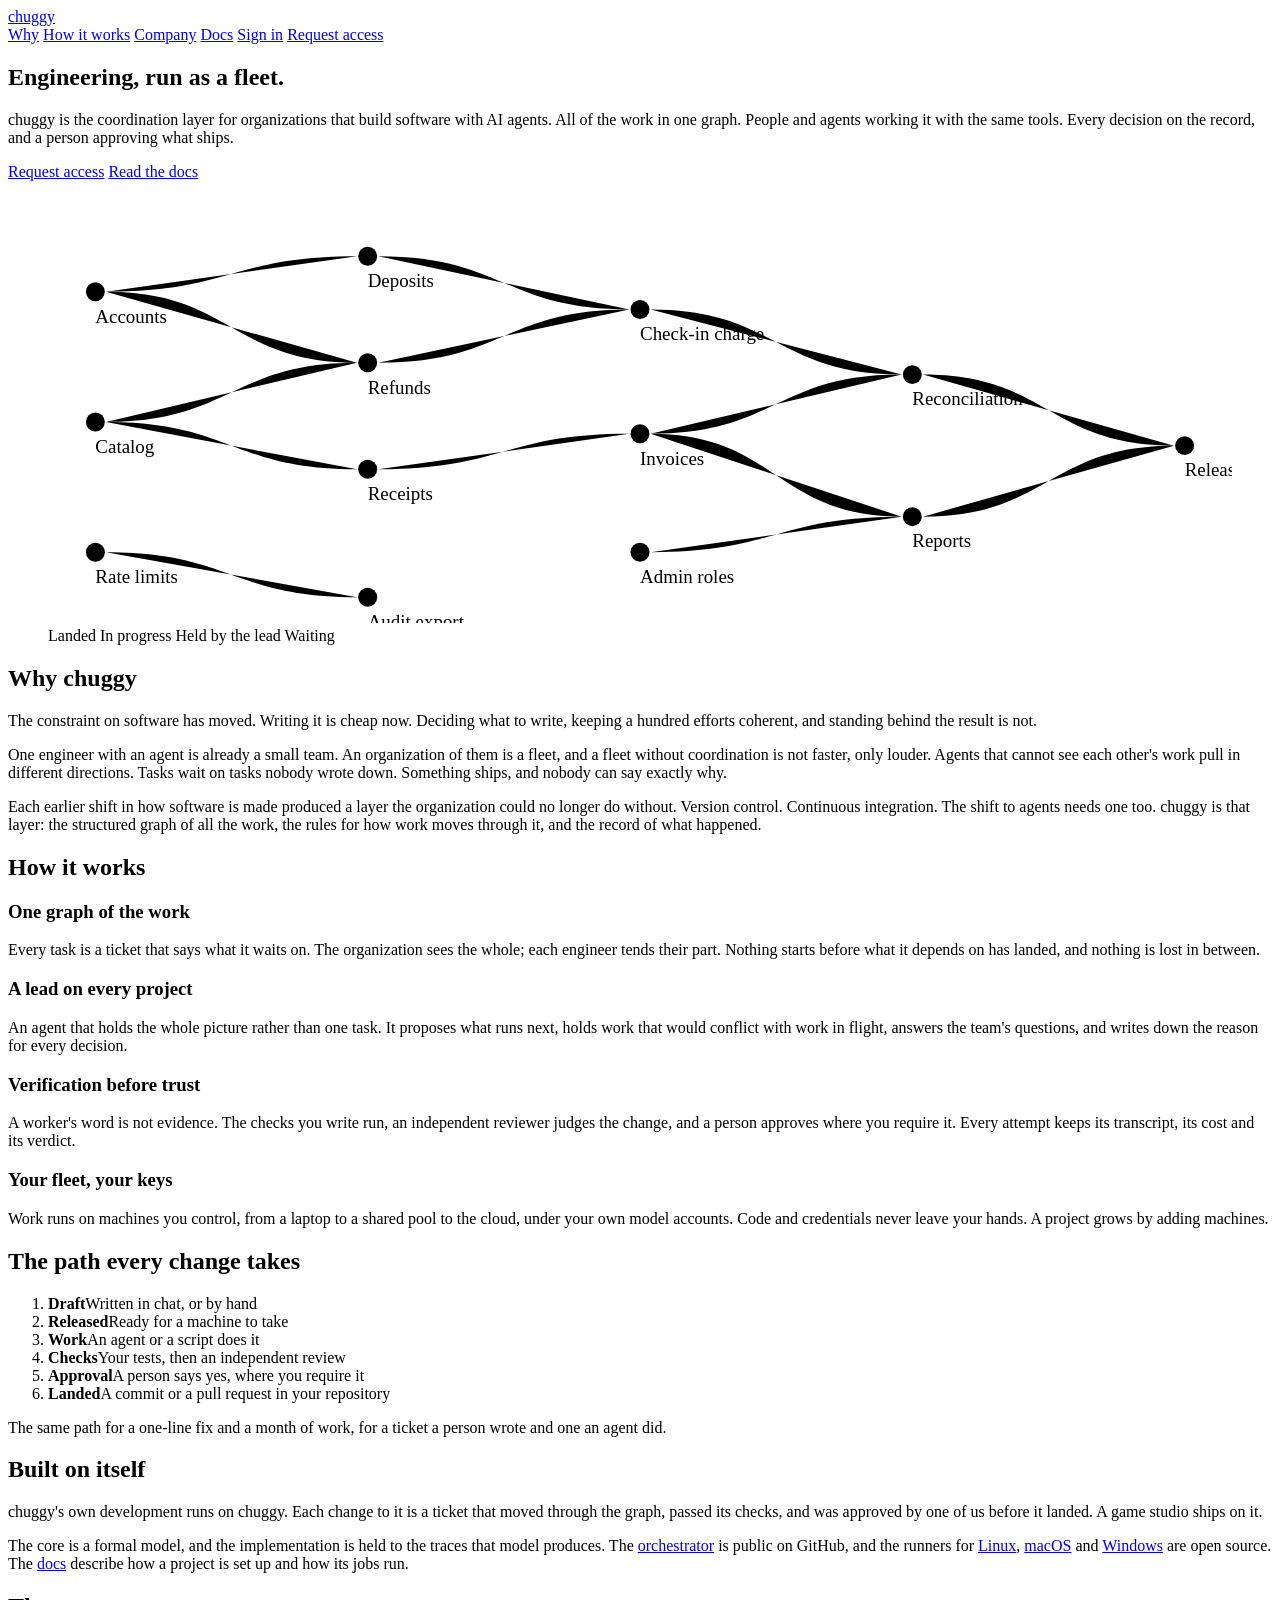
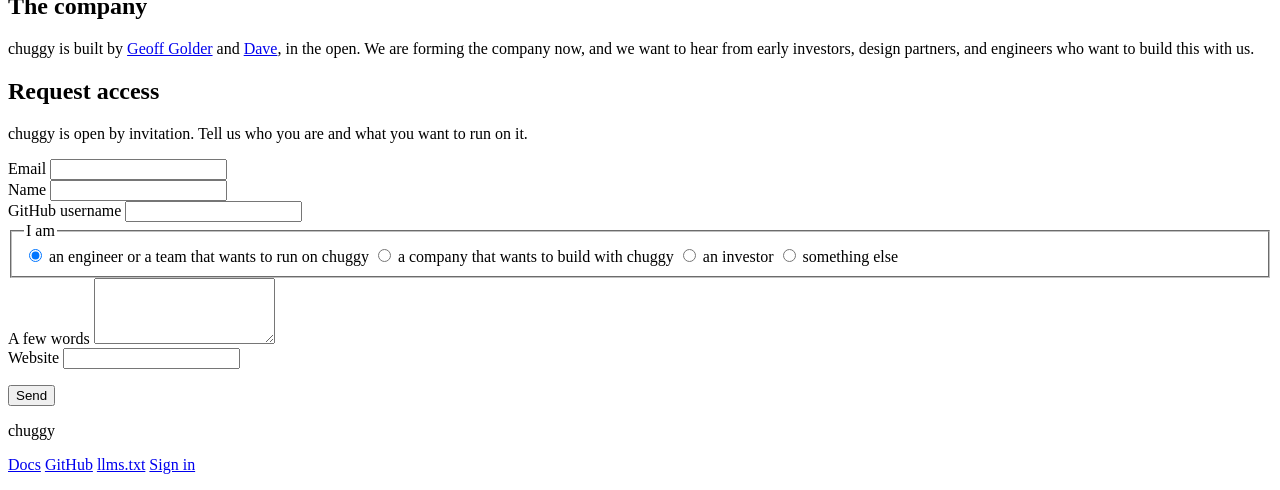
==== site/index.html @ a36b84cc "The page, rethought: the thesis, and the graph of a project's work Newsreader for what is said and I" ====
<!doctype html>
<html lang="en">
<head>
<meta charset="utf-8">
<meta name="viewport" content="width=device-width, initial-scale=1">
<title>chuggy</title>
<meta name="description" content="chuggy is the coordination layer for organizations that build software with AI agents. All of the work in one graph, people and agents working it together, every decision on the record, and a person approving what ships.">
<meta property="og:title" content="chuggy">
<meta property="og:description" content="Engineering, run as a fleet.">
<meta property="og:url" content="https://chug.gy/">
<meta property="og:type" content="website">
<link rel="icon" href="/favicon.svg" type="image/svg+xml">
<link rel="stylesheet" href="/site.css?v={{.StylesKey}}">
<script src="/site.js" defer></script>
</head>
<body>

<header class="top">
  <a class="brand" href="/">chuggy</a>
  <nav class="top-nav" aria-label="Site">
    <a href="#why">Why</a>
    <a href="#how">How it works</a>
    <a href="#company">Company</a>
    <a href="/docs">Docs</a>
    <a href="/sign-in">Sign in</a>
    <a class="button button-small" href="#access">Request access</a>
  </nav>
</header>

<main>

<section class="hero">
  <div class="hero-text">
    <h1>Engineering, run as a fleet.</h1>
    <div class="hero-aside">
      <p class="lead">chuggy is the coordination layer for organizations that build software with AI agents. All of the work in one graph. People and agents working it with the same tools. Every decision on the record, and a person approving what ships.</p>
      <p class="actions">
        <a class="button" href="#access">Request access</a>
        <a class="link-arrowless" href="/docs">Read the docs</a>
      </p>
    </div>
  </div>
  <figure class="graph">
    <svg class="graph-svg" viewBox="0 0 1000 360" role="img" aria-labelledby="graph-title graph-desc">
<title id="graph-title">A project's work graph</title>
<desc id="graph-desc">Thirteen tickets arranged left to right by what they wait on. Six have landed, three are being worked, one is held by the lead, and the rest wait on the ones before them.</desc>
<g class="graph-edges">
<path class="edge edge-done" d="M49,80 C155.0,80 155.0,50 261,50"/>
<path class="edge edge-done" d="M49,80 C155.0,80 155.0,140 261,140"/>
<path class="edge edge-done" d="M49,190 C155.0,190 155.0,140 261,140"/>
<path class="edge edge-done" d="M49,190 C155.0,190 155.0,230 261,230"/>
<path class="edge edge-done" d="M49,300 C155.0,300 155.0,338 261,338"/>
<path class="edge edge-done" d="M279,50 C385.0,50 385.0,95 491,95"/>
<path class="edge" d="M279,140 C385.0,140 385.0,95 491,95"/>
<path class="edge edge-done" d="M279,230 C385.0,230 385.0,200 491,200"/>
<path class="edge edge-done" d="M49,300 C270.0,300 270.0,300 491,300"/>
<path class="edge" d="M509,95 C615.0,95 615.0,150 721,150"/>
<path class="edge" d="M509,200 C615.0,200 615.0,150 721,150"/>
<path class="edge" d="M509,200 C615.0,200 615.0,270 721,270"/>
<path class="edge" d="M509,300 C615.0,300 615.0,270 721,270"/>
<path class="edge" d="M739,150 C845.0,150 845.0,210 951,210"/>
<path class="edge" d="M739,270 C845.0,270 845.0,210 951,210"/>
</g><g class="graph-nodes">
<g class="node node-landed" transform="translate(40,80)"><circle r="8"/><text x="0" y="26">Accounts</text></g>
<g class="node node-landed" transform="translate(40,190)"><circle r="8"/><text x="0" y="26">Catalog</text></g>
<g class="node node-landed" transform="translate(40,300)"><circle r="8"/><text x="0" y="26">Rate limits</text></g>
<g class="node node-landed" transform="translate(270,50)"><circle r="8"/><text x="0" y="26">Deposits</text></g>
<g class="node node-working" transform="translate(270,140)"><circle r="8"/><text x="0" y="26">Refunds</text></g>
<g class="node node-landed" transform="translate(270,230)"><circle r="8"/><text x="0" y="26">Receipts</text></g>
<g class="node node-waiting" transform="translate(270,338)"><circle r="8"/><text x="0" y="26">Audit export</text></g>
<g class="node node-held" transform="translate(500,95)"><circle r="8"/><text x="0" y="26">Check-in charge</text></g>
<g class="node node-working" transform="translate(500,200)"><circle r="8"/><text x="0" y="26">Invoices</text></g>
<g class="node node-working" transform="translate(500,300)"><circle r="8"/><text x="0" y="26">Admin roles</text></g>
<g class="node node-waiting" transform="translate(730,150)"><circle r="8"/><text x="0" y="26">Reconciliation</text></g>
<g class="node node-waiting" transform="translate(730,270)"><circle r="8"/><text x="0" y="26">Reports</text></g>
<g class="node node-waiting" transform="translate(960,210)"><circle r="8"/><text x="0" y="26">Release 1.4</text></g>
</g></svg>
    <figcaption>
      <span class="key key-landed">Landed</span>
      <span class="key key-working">In progress</span>
      <span class="key key-held">Held by the lead</span>
      <span class="key key-waiting">Waiting</span>
    </figcaption>
  </figure>
</section>

<section class="why" id="why" aria-labelledby="why-h">
  <h2 id="why-h" class="visually-hidden">Why chuggy</h2>
  <p class="thesis">The constraint on software has moved. Writing it is cheap now. Deciding what to write, keeping a hundred efforts coherent, and standing behind the result is not.</p>
  <div class="why-body">
    <p>One engineer with an agent is already a small team. An organization of them is a fleet, and a fleet without coordination is not faster, only louder. Agents that cannot see each other's work pull in different directions. Tasks wait on tasks nobody wrote down. Something ships, and nobody can say exactly why.</p>
    <p>Each earlier shift in how software is made produced a layer the organization could no longer do without. Version control. Continuous integration. The shift to agents needs one too. chuggy is that layer: the structured graph of all the work, the rules for how work moves through it, and the record of what happened.</p>
  </div>
</section>

<section class="how" id="how" aria-labelledby="how-h">
  <h2 id="how-h">How it works</h2>
  <div class="pillars">
    <div class="pillar">
      <h3>One graph of the work</h3>
      <p>Every task is a ticket that says what it waits on. The organization sees the whole; each engineer tends their part. Nothing starts before what it depends on has landed, and nothing is lost in between.</p>
    </div>
    <div class="pillar">
      <h3>A lead on every project</h3>
      <p>An agent that holds the whole picture rather than one task. It proposes what runs next, holds work that would conflict with work in flight, answers the team's questions, and writes down the reason for every decision.</p>
    </div>
    <div class="pillar">
      <h3>Verification before trust</h3>
      <p>A worker's word is not evidence. The checks you write run, an independent reviewer judges the change, and a person approves where you require it. Every attempt keeps its transcript, its cost and its verdict.</p>
    </div>
    <div class="pillar">
      <h3>Your fleet, your keys</h3>
      <p>Work runs on machines you control, from a laptop to a shared pool to the cloud, under your own model accounts. Code and credentials never leave your hands. A project grows by adding machines.</p>
    </div>
  </div>
</section>

<section class="path" aria-labelledby="path-h">
  <h2 id="path-h">The path every change takes</h2>
  <ol class="stations">
    <li><b>Draft</b><span>Written in chat, or by hand</span></li>
    <li><b>Released</b><span>Ready for a machine to take</span></li>
    <li><b>Work</b><span>An agent or a script does it</span></li>
    <li><b>Checks</b><span>Your tests, then an independent review</span></li>
    <li><b>Approval</b><span>A person says yes, where you require it</span></li>
    <li><b>Landed</b><span>A commit or a pull request in your repository</span></li>
  </ol>
  <p class="path-note">The same path for a one-line fix and a month of work, for a ticket a person wrote and one an agent did.</p>
</section>

<section class="proof" aria-labelledby="proof-h">
  <h2 id="proof-h">Built on itself</h2>
  <div class="proof-body">
    <p>chuggy's own development runs on chuggy. Each change to it is a ticket that moved through the graph, passed its checks, and was approved by one of us before it landed. A game studio ships on it.</p>
    <p>The core is a formal model, and the implementation is held to the traces that model produces. The <a href="https://github.com/kasofsk/chuggy">orchestrator</a> is public on GitHub, and the runners for <a href="https://github.com/kasofsk/chuggy-linux">Linux</a>, <a href="https://github.com/kasofsk/chuggy-darwin">macOS</a> and <a href="https://github.com/kasofsk/chuggy-windows">Windows</a> are open source. The <a href="/docs">docs</a> describe how a project is set up and how its jobs run.</p>
  </div>
</section>

<section class="company" id="company" aria-labelledby="company-h">
  <h2 id="company-h">The company</h2>
  <div class="company-body">
    <p>chuggy is built by <a href="https://www.linkedin.com/in/geoffgolder/">Geoff Golder</a> and <a href="https://github.com/davemo88">Dave</a>, in the open. We are forming the company now, and we want to hear from early investors, design partners, and engineers who want to build this with us.</p>
  </div>
</section>

<section class="access" id="access" aria-labelledby="access-h">
  <div class="access-intro">
    <h2 id="access-h">Request access</h2>
    <p>chuggy is open by invitation. Tell us who you are and what you want to run on it.</p>
  </div>
  <form class="request-form" method="post" action="/request-access" novalidate>
    <div class="field">
      <label for="email">Email</label>
      <input id="email" name="email" type="email" autocomplete="email" required maxlength="254">
    </div>
    <div class="field-row">
      <div class="field">
        <label for="name">Name</label>
        <input id="name" name="name" type="text" autocomplete="name" maxlength="200">
      </div>
      <div class="field">
        <label for="github">GitHub username</label>
        <input id="github" name="github" type="text" autocomplete="off" autocapitalize="off" spellcheck="false" maxlength="40">
      </div>
    </div>
    <fieldset class="field">
      <legend>I am</legend>
      <div class="choices">
        <label><input type="radio" name="interest" value="use" checked> an engineer or a team that wants to run on chuggy</label>
        <label><input type="radio" name="interest" value="partner"> a company that wants to build with chuggy</label>
        <label><input type="radio" name="interest" value="invest"> an investor</label>
        <label><input type="radio" name="interest" value="other"> something else</label>
      </div>
    </fieldset>
    <div class="field">
      <label for="about">A few words</label>
      <textarea id="about" name="about" rows="4" maxlength="2000"></textarea>
    </div>
    <div class="field-hp" aria-hidden="true">
      <label for="website">Website</label>
      <input id="website" name="website" type="text" tabindex="-1" autocomplete="off">
    </div>
    <p class="form-actions">
      <button class="button" type="submit">Send</button>
      <span class="form-status" role="status" aria-live="polite"></span>
    </p>
  </form>
</section>

</main>

<footer class="foot">
  <div class="foot-inner">
    <p class="foot-brand">chuggy</p>
    <p class="foot-links">
      <a href="/docs">Docs</a>
      <a href="https://github.com/kasofsk">GitHub</a>
      <a href="/llms.txt">llms.txt</a>
      <a href="/sign-in">Sign in</a>
    </p>
  </div>
</footer>

</body>
</html>
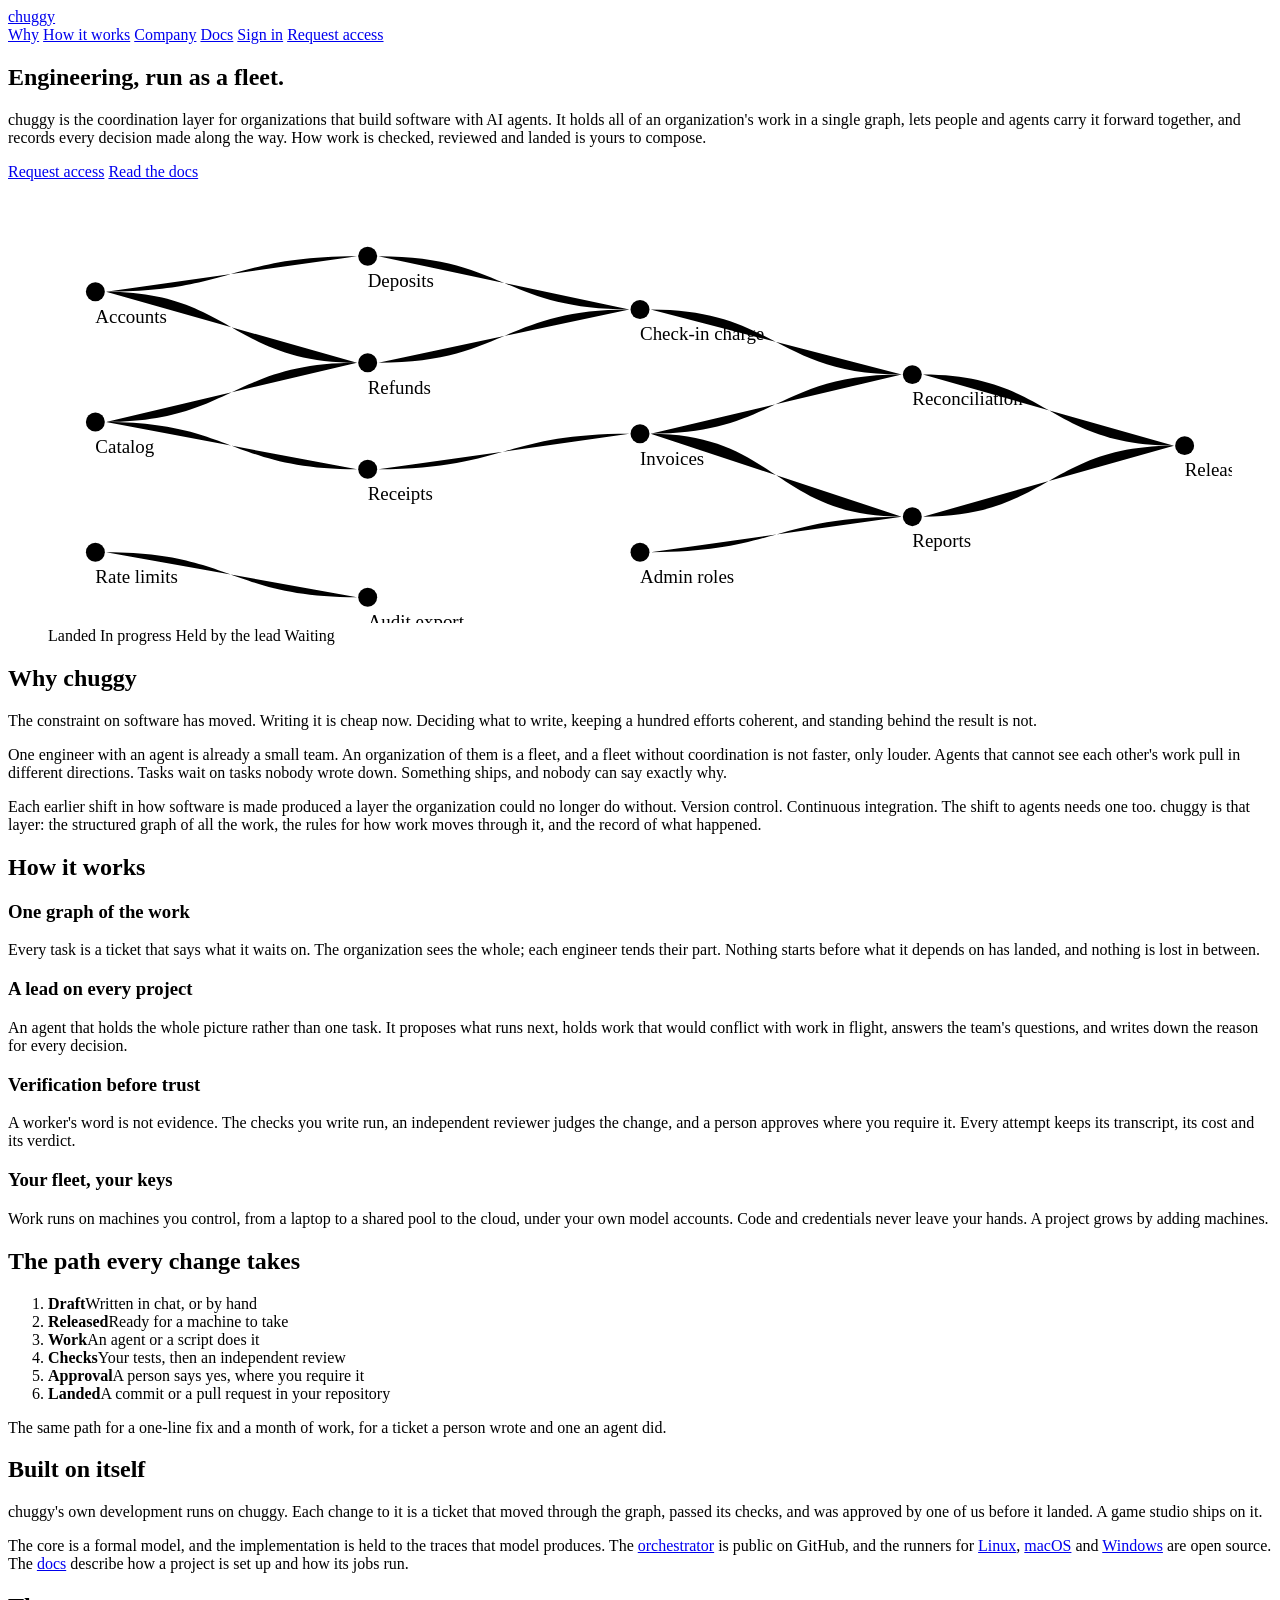
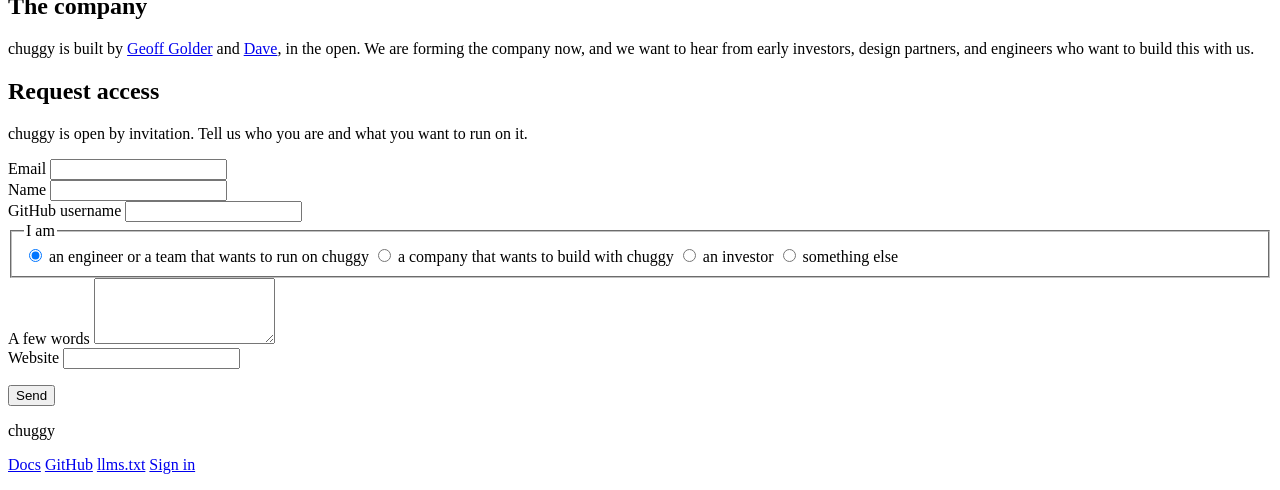
==== commit a748ffce: "Hero: the columns share a top edge, and the lead says what is composable Approval is one stage a tea" ====
--- a/site/index.html
+++ b/site/index.html
@@ -4,7 +4,7 @@
 <meta charset="utf-8">
 <meta name="viewport" content="width=device-width, initial-scale=1">
 <title>chuggy</title>
-<meta name="description" content="chuggy is the coordination layer for organizations that build software with AI agents. All of the work in one graph, people and agents working it together, every decision on the record, and a person approving what ships.">
+<meta name="description" content="chuggy is the coordination layer for organizations that build software with AI agents. A single graph of all the work, people and agents carrying it forward together, and a record of every decision.">
 <meta property="og:title" content="chuggy">
 <meta property="og:description" content="Engineering, run as a fleet.">
 <meta property="og:url" content="https://chug.gy/">
@@ -33,7 +33,7 @@
   <div class="hero-text">
     <h1>Engineering, run as a fleet.</h1>
     <div class="hero-aside">
-      <p class="lead">chuggy is the coordination layer for organizations that build software with AI agents. All of the work in one graph. People and agents working it with the same tools. Every decision on the record, and a person approving what ships.</p>
+      <p class="lead">chuggy is the coordination layer for organizations that build software with AI agents. It holds all of an organization's work in a single graph, lets people and agents carry it forward together, and records every decision made along the way. How work is checked, reviewed and landed is yours to compose.</p>
       <p class="actions">
         <a class="button" href="#access">Request access</a>
         <a class="link-arrowless" href="/docs">Read the docs</a>
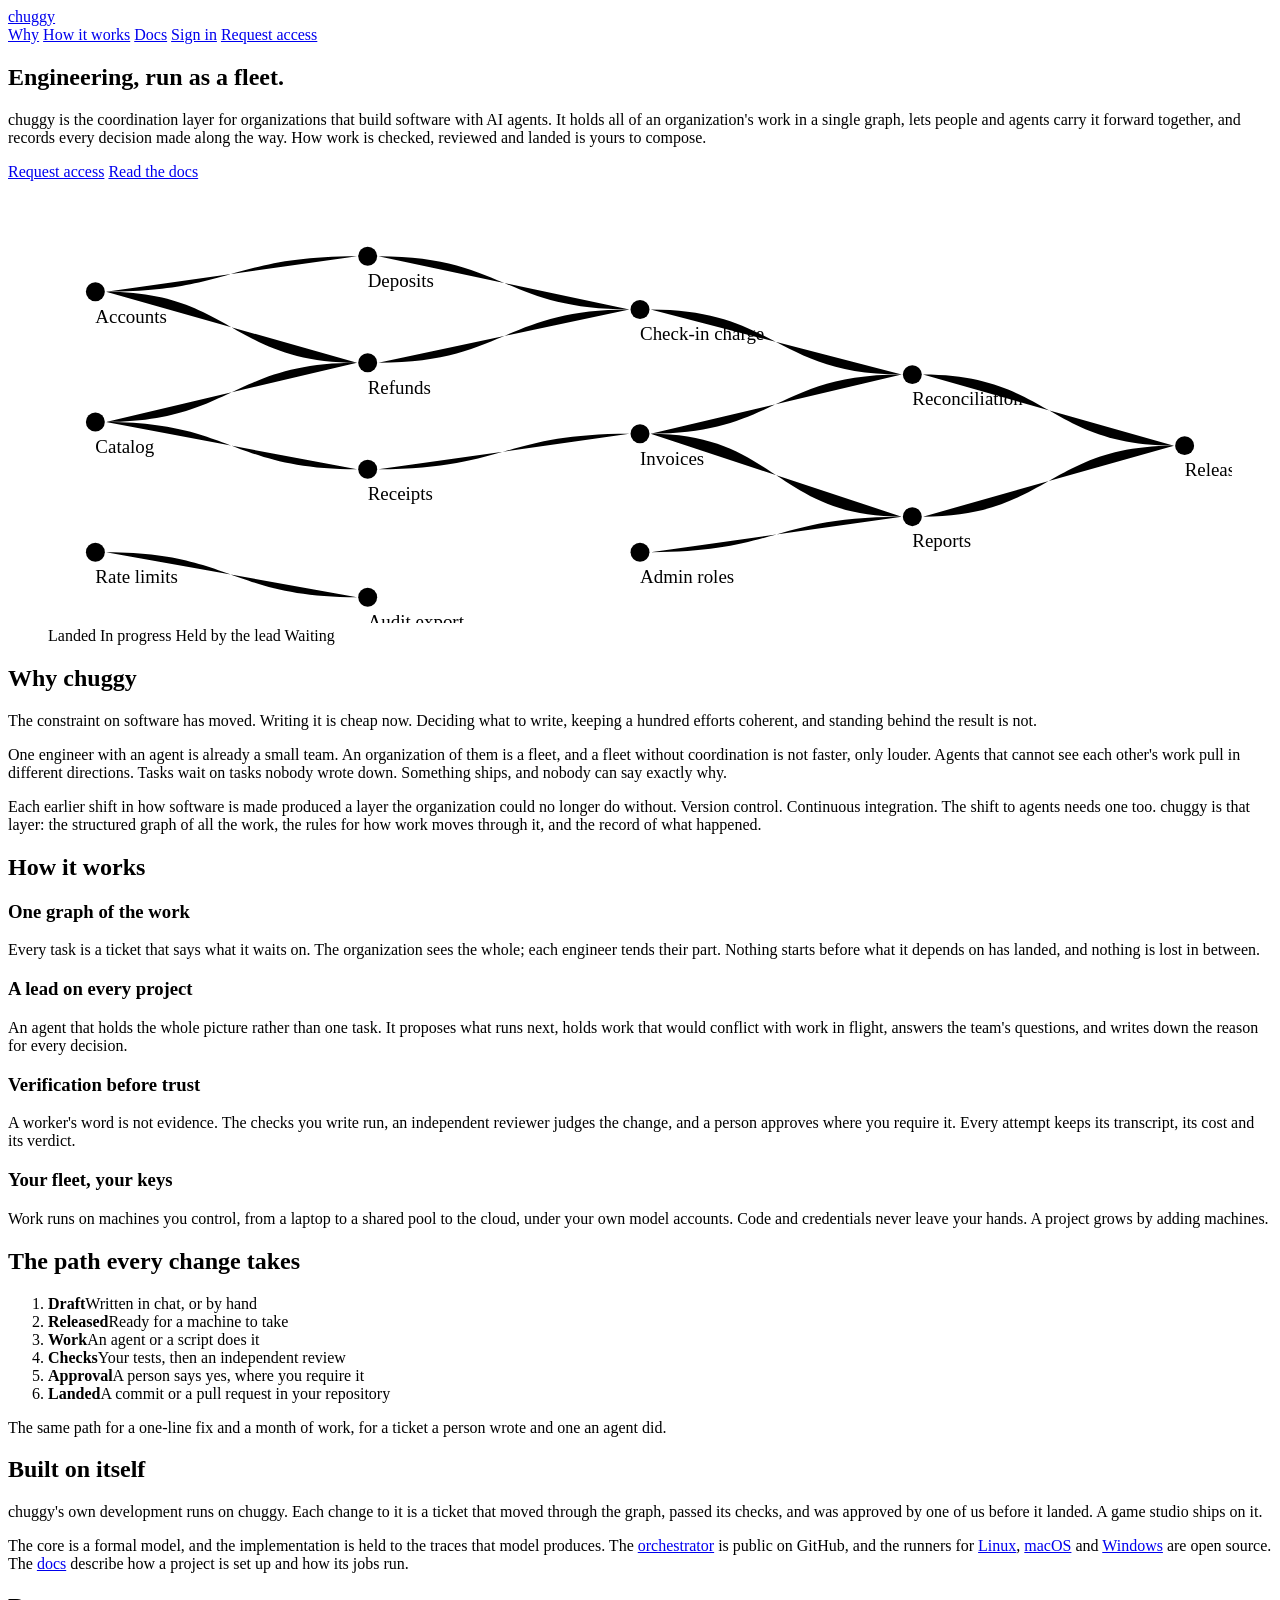
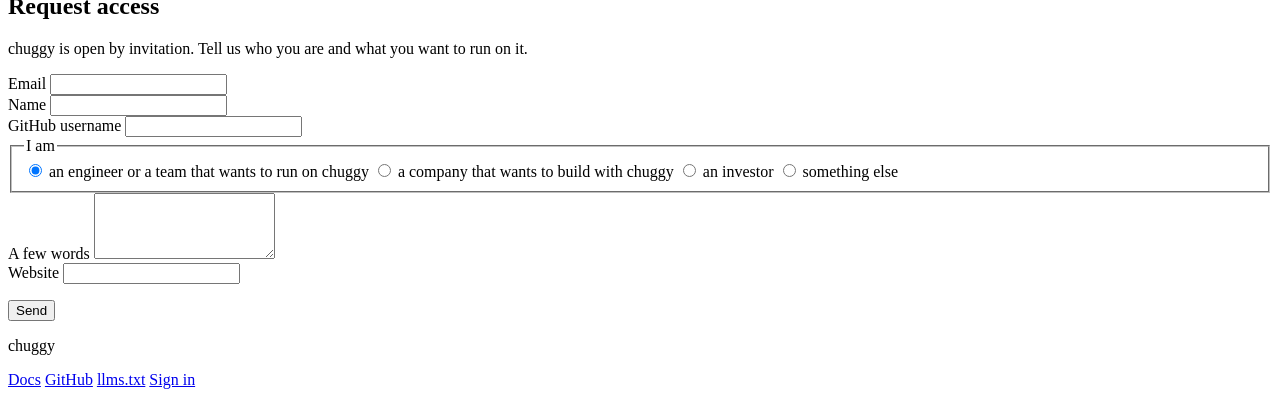
==== commit 4d88f570: "Drop the company section Co-Authored-By: Claude Fable 5.1 <noreply@anthropic.com>" ====
--- a/site/index.html
+++ b/site/index.html
@@ -20,7 +20,6 @@
   <nav class="top-nav" aria-label="Site">
     <a href="#why">Why</a>
     <a href="#how">How it works</a>
-    <a href="#company">Company</a>
     <a href="/docs">Docs</a>
     <a href="/sign-in">Sign in</a>
     <a class="button button-small" href="#access">Request access</a>
@@ -136,13 +135,6 @@
   </div>
 </section>
 
-<section class="company" id="company" aria-labelledby="company-h">
-  <h2 id="company-h">The company</h2>
-  <div class="company-body">
-    <p>chuggy is built by <a href="https://www.linkedin.com/in/geoffgolder/">Geoff Golder</a> and <a href="https://github.com/davemo88">Dave</a>, in the open. We are forming the company now, and we want to hear from early investors, design partners, and engineers who want to build this with us.</p>
-  </div>
-</section>
-
 <section class="access" id="access" aria-labelledby="access-h">
   <div class="access-intro">
     <h2 id="access-h">Request access</h2>
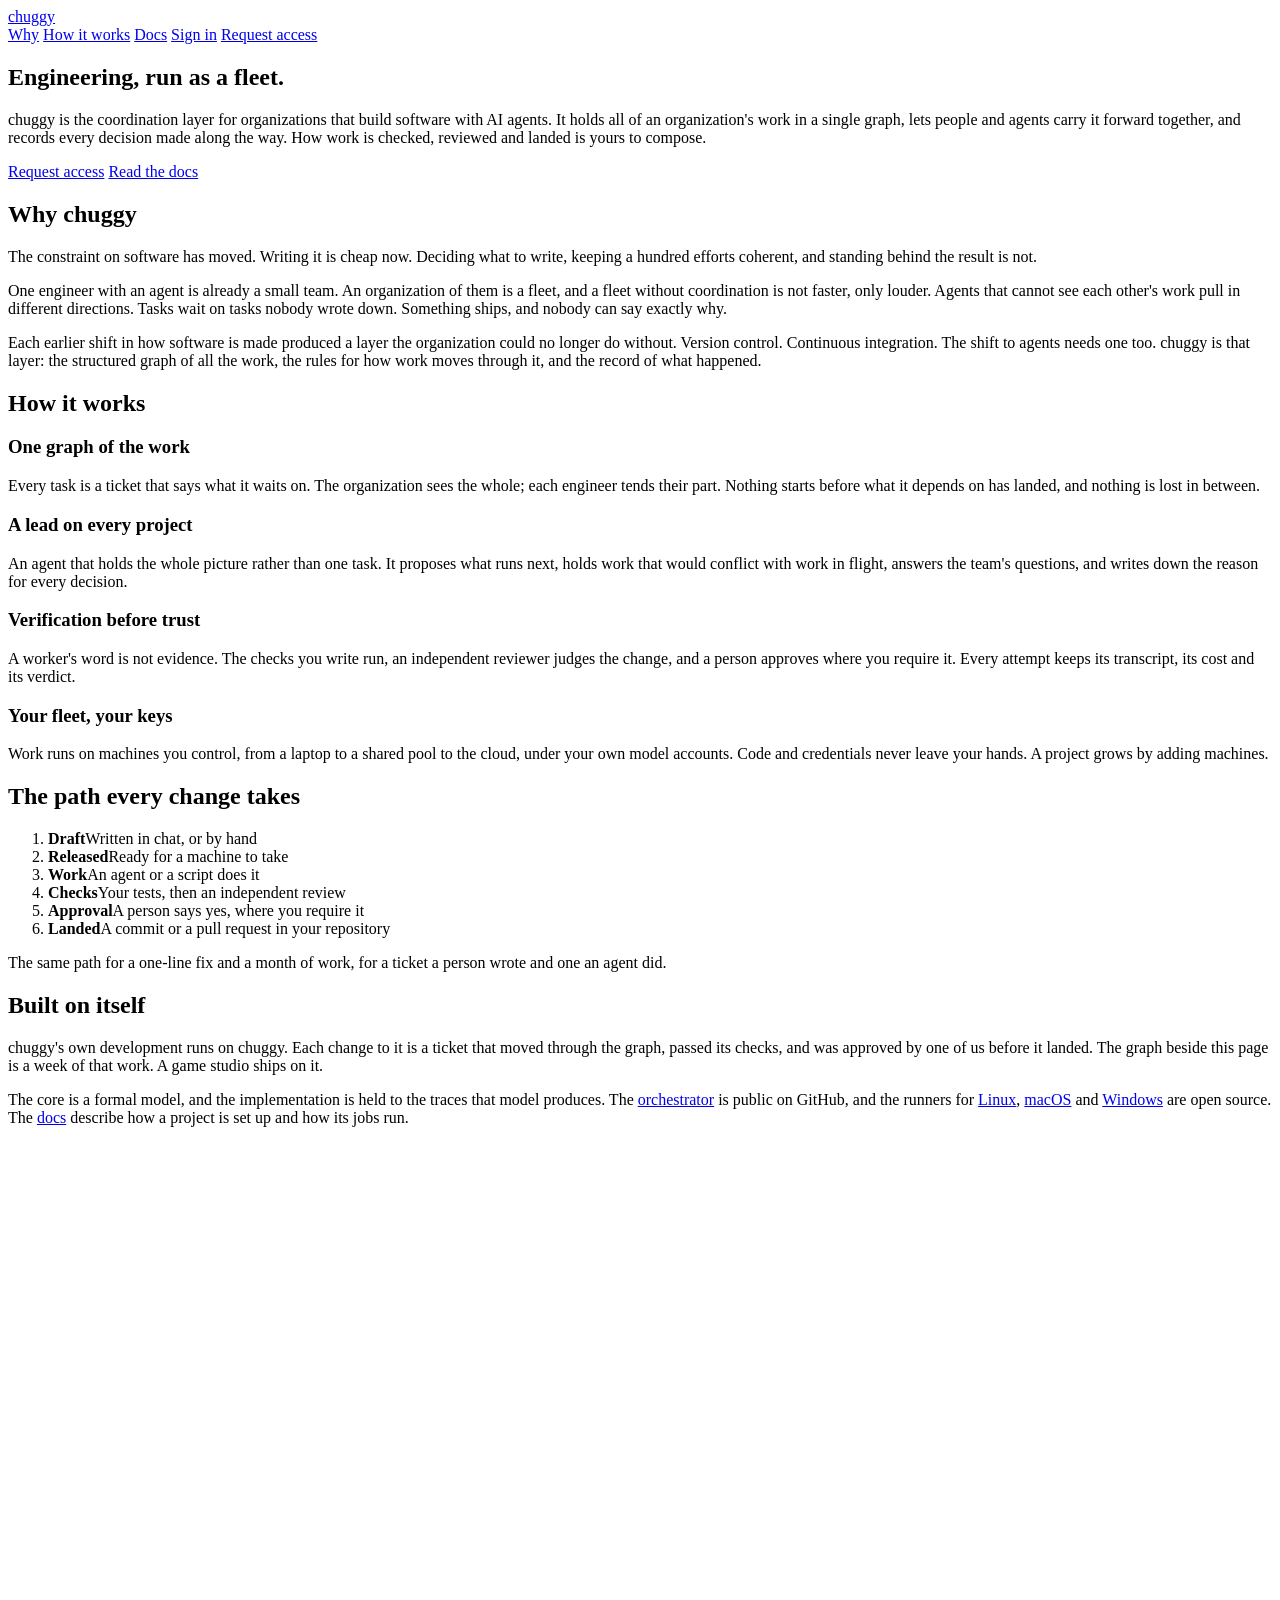
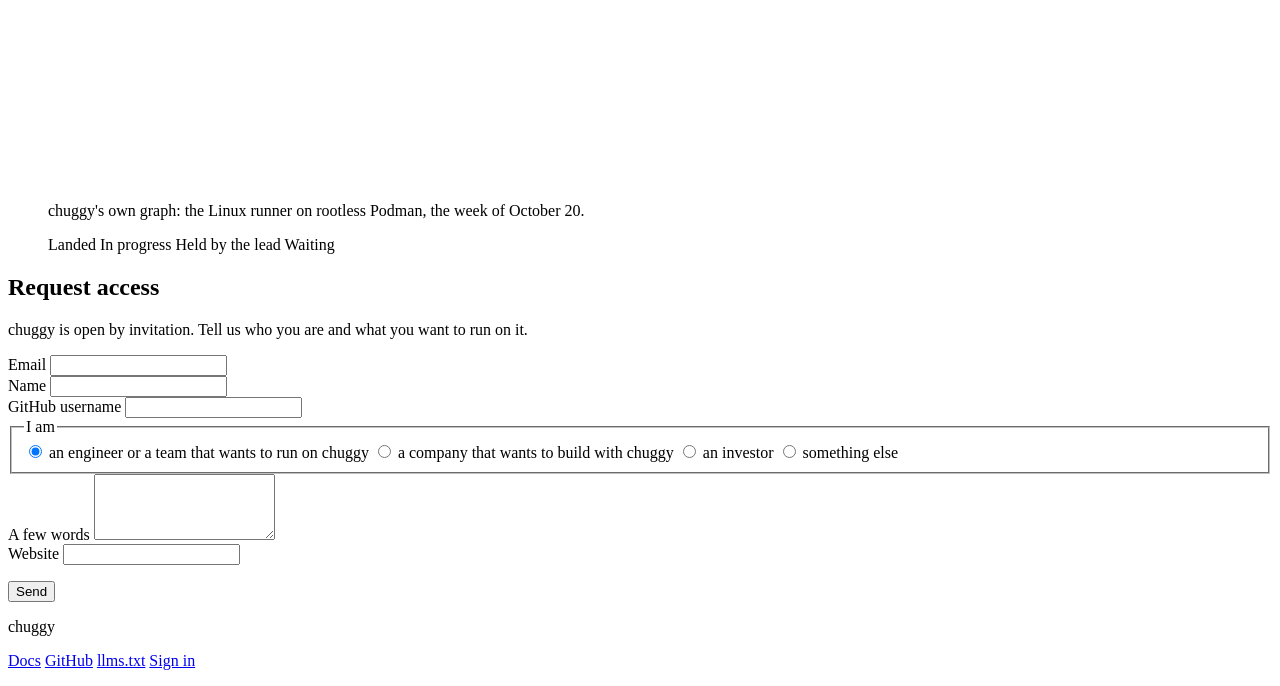
==== commit 863a4175: "The drawing moves through time: the page's sections are its scenes The hero graph was a placeholder " ====
--- a/site/index.html
+++ b/site/index.html
@@ -12,6 +12,7 @@
 <link rel="icon" href="/favicon.svg" type="image/svg+xml">
 <link rel="stylesheet" href="/site.css?v={{.StylesKey}}">
 <script src="/site.js" defer></script>
+<script src="/story.js" defer></script>
 </head>
 <body>
 
@@ -28,62 +29,19 @@
 
 <main>
 
-<section class="hero">
-  <div class="hero-text">
-    <h1>Engineering, run as a fleet.</h1>
-    <div class="hero-aside">
-      <p class="lead">chuggy is the coordination layer for organizations that build software with AI agents. It holds all of an organization's work in a single graph, lets people and agents carry it forward together, and records every decision made along the way. How work is checked, reviewed and landed is yours to compose.</p>
-      <p class="actions">
-        <a class="button" href="#access">Request access</a>
-        <a class="link-arrowless" href="/docs">Read the docs</a>
-      </p>
-    </div>
-  </div>
-  <figure class="graph">
-    <svg class="graph-svg" viewBox="0 0 1000 360" role="img" aria-labelledby="graph-title graph-desc">
-<title id="graph-title">A project's work graph</title>
-<desc id="graph-desc">Thirteen tickets arranged left to right by what they wait on. Six have landed, three are being worked, one is held by the lead, and the rest wait on the ones before them.</desc>
-<g class="graph-edges">
-<path class="edge edge-done" d="M49,80 C155.0,80 155.0,50 261,50"/>
-<path class="edge edge-done" d="M49,80 C155.0,80 155.0,140 261,140"/>
-<path class="edge edge-done" d="M49,190 C155.0,190 155.0,140 261,140"/>
-<path class="edge edge-done" d="M49,190 C155.0,190 155.0,230 261,230"/>
-<path class="edge edge-done" d="M49,300 C155.0,300 155.0,338 261,338"/>
-<path class="edge edge-done" d="M279,50 C385.0,50 385.0,95 491,95"/>
-<path class="edge" d="M279,140 C385.0,140 385.0,95 491,95"/>
-<path class="edge edge-done" d="M279,230 C385.0,230 385.0,200 491,200"/>
-<path class="edge edge-done" d="M49,300 C270.0,300 270.0,300 491,300"/>
-<path class="edge" d="M509,95 C615.0,95 615.0,150 721,150"/>
-<path class="edge" d="M509,200 C615.0,200 615.0,150 721,150"/>
-<path class="edge" d="M509,200 C615.0,200 615.0,270 721,270"/>
-<path class="edge" d="M509,300 C615.0,300 615.0,270 721,270"/>
-<path class="edge" d="M739,150 C845.0,150 845.0,210 951,210"/>
-<path class="edge" d="M739,270 C845.0,270 845.0,210 951,210"/>
-</g><g class="graph-nodes">
-<g class="node node-landed" transform="translate(40,80)"><circle r="8"/><text x="0" y="26">Accounts</text></g>
-<g class="node node-landed" transform="translate(40,190)"><circle r="8"/><text x="0" y="26">Catalog</text></g>
-<g class="node node-landed" transform="translate(40,300)"><circle r="8"/><text x="0" y="26">Rate limits</text></g>
-<g class="node node-landed" transform="translate(270,50)"><circle r="8"/><text x="0" y="26">Deposits</text></g>
-<g class="node node-working" transform="translate(270,140)"><circle r="8"/><text x="0" y="26">Refunds</text></g>
-<g class="node node-landed" transform="translate(270,230)"><circle r="8"/><text x="0" y="26">Receipts</text></g>
-<g class="node node-waiting" transform="translate(270,338)"><circle r="8"/><text x="0" y="26">Audit export</text></g>
-<g class="node node-held" transform="translate(500,95)"><circle r="8"/><text x="0" y="26">Check-in charge</text></g>
-<g class="node node-working" transform="translate(500,200)"><circle r="8"/><text x="0" y="26">Invoices</text></g>
-<g class="node node-working" transform="translate(500,300)"><circle r="8"/><text x="0" y="26">Admin roles</text></g>
-<g class="node node-waiting" transform="translate(730,150)"><circle r="8"/><text x="0" y="26">Reconciliation</text></g>
-<g class="node node-waiting" transform="translate(730,270)"><circle r="8"/><text x="0" y="26">Reports</text></g>
-<g class="node node-waiting" transform="translate(960,210)"><circle r="8"/><text x="0" y="26">Release 1.4</text></g>
-</g></svg>
-    <figcaption>
-      <span class="key key-landed">Landed</span>
-      <span class="key key-working">In progress</span>
-      <span class="key key-held">Held by the lead</span>
-      <span class="key key-waiting">Waiting</span>
-    </figcaption>
-  </figure>
+<div class="story">
+<div class="scenes">
+
+<section class="scene scene-hero" data-scene="hero">
+  <h1>Engineering, run as a fleet.</h1>
+  <p class="lead">chuggy is the coordination layer for organizations that build software with AI agents. It holds all of an organization's work in a single graph, lets people and agents carry it forward together, and records every decision made along the way. How work is checked, reviewed and landed is yours to compose.</p>
+  <p class="actions">
+    <a class="button" href="#access">Request access</a>
+    <a class="link-arrowless" href="/docs">Read the docs</a>
+  </p>
 </section>
 
-<section class="why" id="why" aria-labelledby="why-h">
+<section class="scene why" id="why" data-scene="why" aria-labelledby="why-h">
   <h2 id="why-h" class="visually-hidden">Why chuggy</h2>
   <p class="thesis">The constraint on software has moved. Writing it is cheap now. Deciding what to write, keeping a hundred efforts coherent, and standing behind the result is not.</p>
   <div class="why-body">
@@ -92,29 +50,28 @@
   </div>
 </section>
 
-<section class="how" id="how" aria-labelledby="how-h">
-  <h2 id="how-h">How it works</h2>
-  <div class="pillars">
-    <div class="pillar">
-      <h3>One graph of the work</h3>
-      <p>Every task is a ticket that says what it waits on. The organization sees the whole; each engineer tends their part. Nothing starts before what it depends on has landed, and nothing is lost in between.</p>
-    </div>
-    <div class="pillar">
-      <h3>A lead on every project</h3>
-      <p>An agent that holds the whole picture rather than one task. It proposes what runs next, holds work that would conflict with work in flight, answers the team's questions, and writes down the reason for every decision.</p>
-    </div>
-    <div class="pillar">
-      <h3>Verification before trust</h3>
-      <p>A worker's word is not evidence. The checks you write run, an independent reviewer judges the change, and a person approves where you require it. Every attempt keeps its transcript, its cost and its verdict.</p>
-    </div>
-    <div class="pillar">
-      <h3>Your fleet, your keys</h3>
-      <p>Work runs on machines you control, from a laptop to a shared pool to the cloud, under your own model accounts. Code and credentials never leave your hands. A project grows by adding machines.</p>
-    </div>
-  </div>
+<section class="scene pillar" id="how" data-scene="graph" aria-labelledby="how-h">
+  <h2 id="how-h" class="how-h">How it works</h2>
+  <h3>One graph of the work</h3>
+  <p>Every task is a ticket that says what it waits on. The organization sees the whole; each engineer tends their part. Nothing starts before what it depends on has landed, and nothing is lost in between.</p>
 </section>
 
-<section class="path" aria-labelledby="path-h">
+<section class="scene pillar" data-scene="lead">
+  <h3>A lead on every project</h3>
+  <p>An agent that holds the whole picture rather than one task. It proposes what runs next, holds work that would conflict with work in flight, answers the team's questions, and writes down the reason for every decision.</p>
+</section>
+
+<section class="scene pillar" data-scene="verify">
+  <h3>Verification before trust</h3>
+  <p>A worker's word is not evidence. The checks you write run, an independent reviewer judges the change, and a person approves where you require it. Every attempt keeps its transcript, its cost and its verdict.</p>
+</section>
+
+<section class="scene pillar" data-scene="fleet">
+  <h3>Your fleet, your keys</h3>
+  <p>Work runs on machines you control, from a laptop to a shared pool to the cloud, under your own model accounts. Code and credentials never leave your hands. A project grows by adding machines.</p>
+</section>
+
+<section class="scene path" data-scene="path" aria-labelledby="path-h">
   <h2 id="path-h">The path every change takes</h2>
   <ol class="stations">
     <li><b>Draft</b><span>Written in chat, or by hand</span></li>
@@ -127,13 +84,32 @@
   <p class="path-note">The same path for a one-line fix and a month of work, for a ticket a person wrote and one an agent did.</p>
 </section>
 
-<section class="proof" aria-labelledby="proof-h">
+<section class="scene proof" data-scene="proof" aria-labelledby="proof-h">
   <h2 id="proof-h">Built on itself</h2>
   <div class="proof-body">
-    <p>chuggy's own development runs on chuggy. Each change to it is a ticket that moved through the graph, passed its checks, and was approved by one of us before it landed. A game studio ships on it.</p>
+    <p>chuggy's own development runs on chuggy. Each change to it is a ticket that moved through the graph, passed its checks, and was approved by one of us before it landed. The graph beside this page is a week of that work. A game studio ships on it.</p>
     <p>The core is a formal model, and the implementation is held to the traces that model produces. The <a href="https://github.com/kasofsk/chuggy">orchestrator</a> is public on GitHub, and the runners for <a href="https://github.com/kasofsk/chuggy-linux">Linux</a>, <a href="https://github.com/kasofsk/chuggy-darwin">macOS</a> and <a href="https://github.com/kasofsk/chuggy-windows">Windows</a> are open source. The <a href="/docs">docs</a> describe how a project is set up and how its jobs run.</p>
   </div>
 </section>
+
+</div>
+
+<figure class="graph">
+  <svg class="graph-svg" viewBox="0 0 1000 540" role="img" aria-labelledby="graph-title graph-desc">
+    <title id="graph-title">A cluster of chuggy's own work graph</title>
+    <desc id="graph-desc">Thirteen tickets for the Linux runner, arranged left to right by what they wait on.</desc>
+  </svg>
+  <figcaption>
+    <p class="graph-caption">chuggy's own graph: the Linux runner on rootless Podman, the week of October 20.</p>
+    <p class="graph-key">
+      <span class="key key-landed">Landed</span>
+      <span class="key key-working">In progress</span>
+      <span class="key key-held">Held by the lead</span>
+      <span class="key key-waiting">Waiting</span>
+    </p>
+  </figcaption>
+</figure>
+</div>
 
 <section class="access" id="access" aria-labelledby="access-h">
   <div class="access-intro">
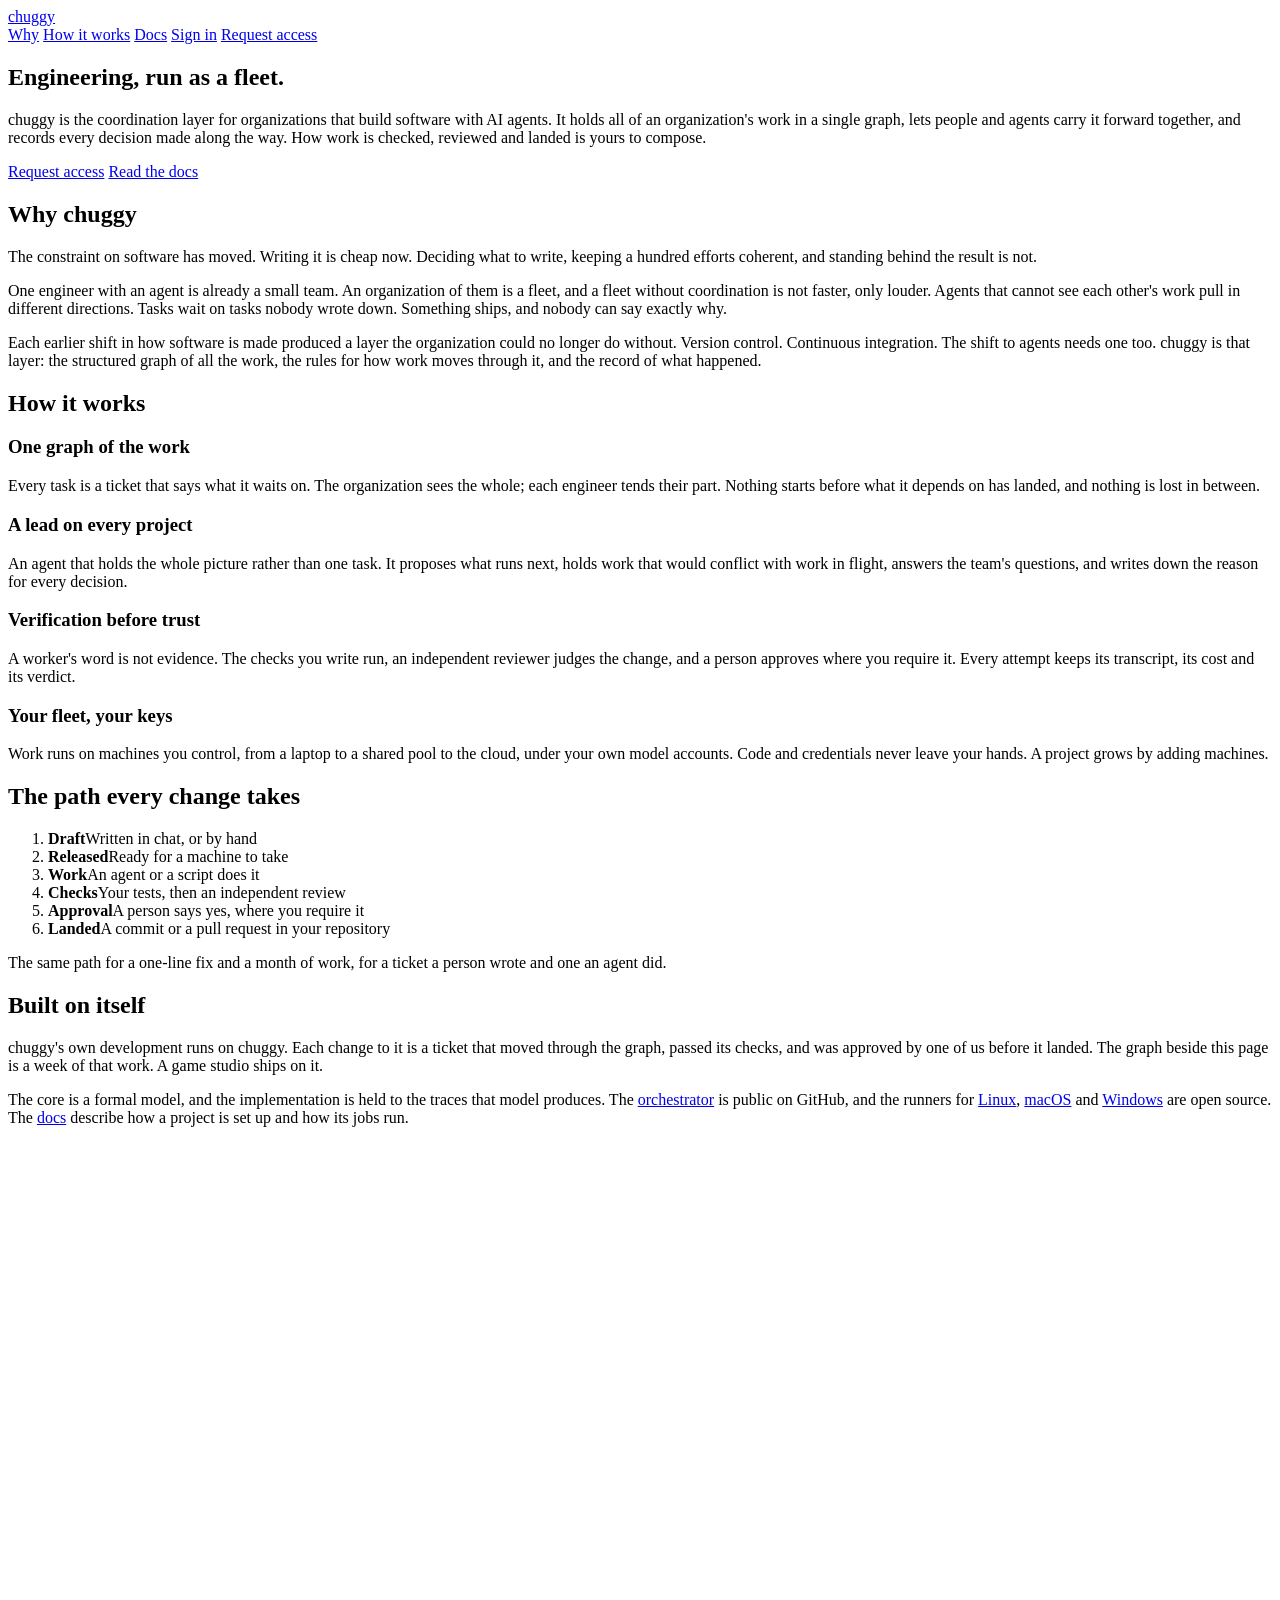
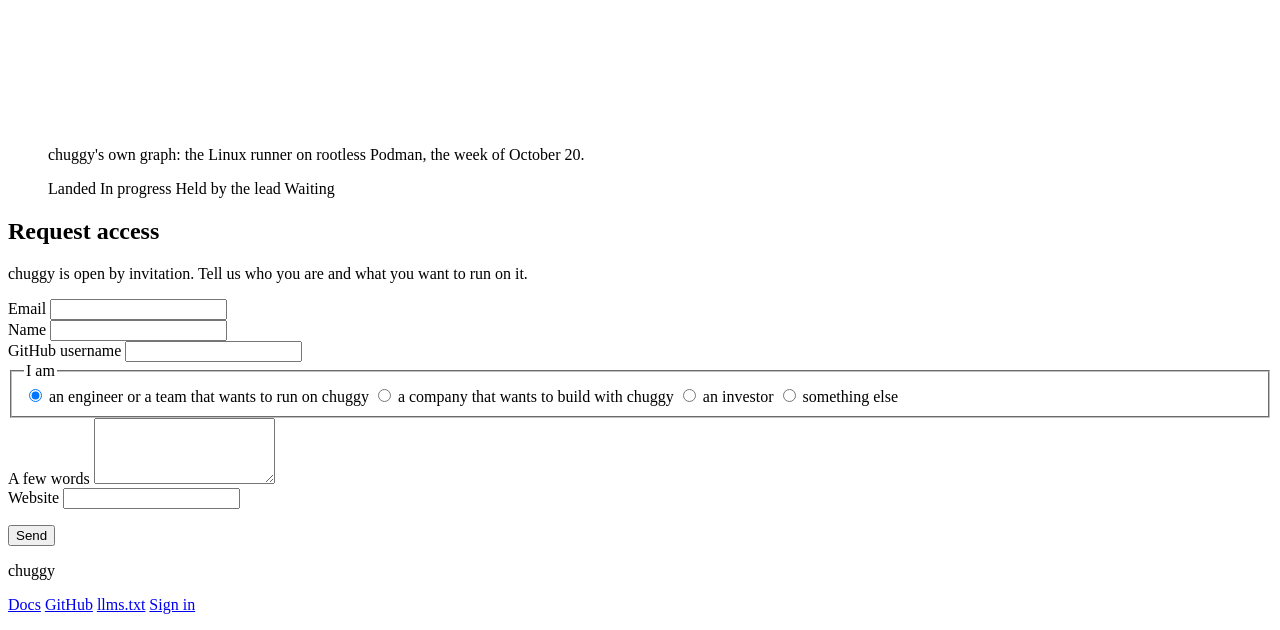
==== commit a7e5c9bc: "The ticket followed is the job's container, and the captions say less "Drop every capability" read a" ====
--- a/site/index.html
+++ b/site/index.html
@@ -95,7 +95,7 @@
 </div>
 
 <figure class="graph">
-  <svg class="graph-svg" viewBox="0 0 1000 540" role="img" aria-labelledby="graph-title graph-desc">
+  <svg class="graph-svg" viewBox="-48 0 1096 540" role="img" aria-labelledby="graph-title graph-desc">
     <title id="graph-title">A cluster of chuggy's own work graph</title>
     <desc id="graph-desc">Thirteen tickets for the Linux runner, arranged left to right by what they wait on.</desc>
   </svg>
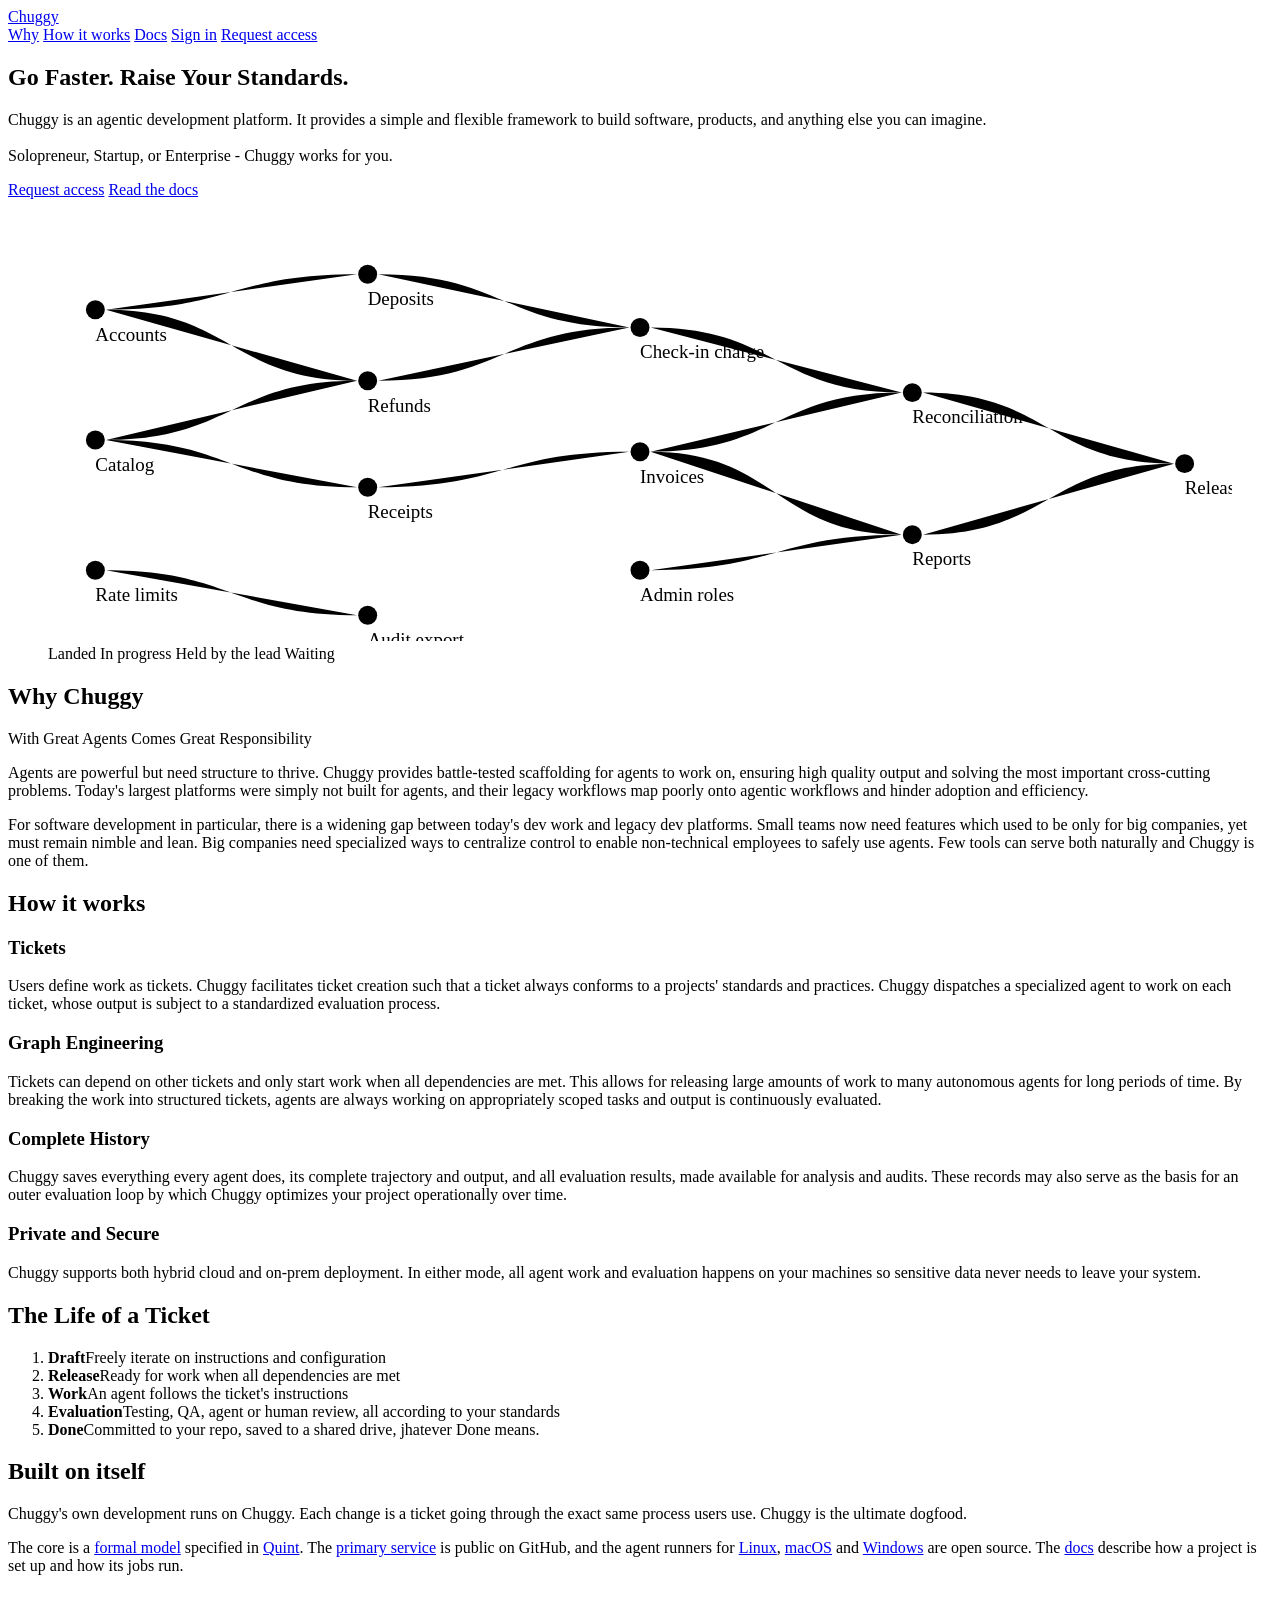
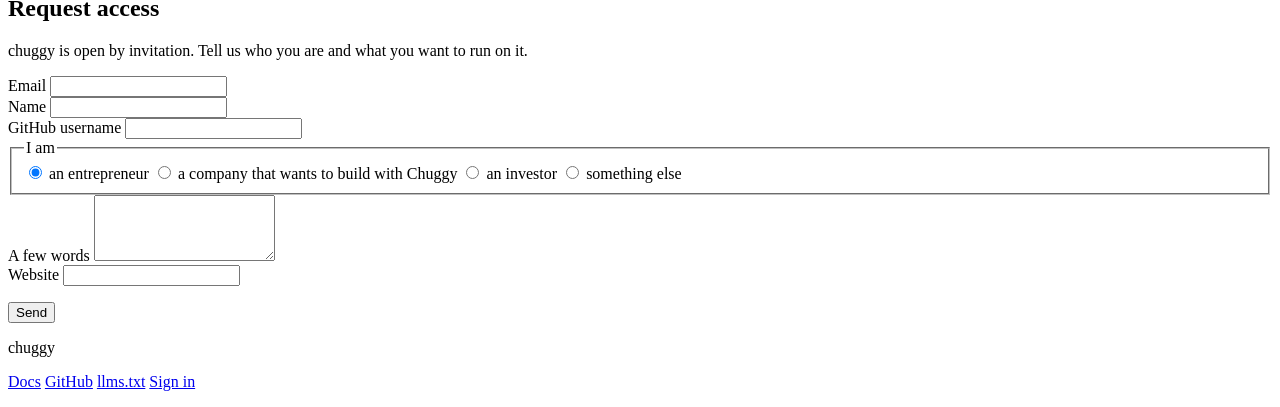
==== commit f25cf190: "copy" ====
--- a/site/index.html
+++ b/site/index.html
@@ -3,7 +3,7 @@
 <head>
 <meta charset="utf-8">
 <meta name="viewport" content="width=device-width, initial-scale=1">
-<title>chuggy</title>
+<title>Chuggy</title>
 <meta name="description" content="chuggy is the coordination layer for organizations that build software with AI agents. A single graph of all the work, people and agents carrying it forward together, and a record of every decision.">
 <meta property="og:title" content="chuggy">
 <meta property="og:description" content="Engineering, run as a fleet.">
@@ -12,12 +12,11 @@
 <link rel="icon" href="/favicon.svg" type="image/svg+xml">
 <link rel="stylesheet" href="/site.css?v={{.StylesKey}}">
 <script src="/site.js" defer></script>
-<script src="/story.js" defer></script>
 </head>
 <body>
 
 <header class="top">
-  <a class="brand" href="/">chuggy</a>
+  <a class="brand" href="/">Chuggy</a>
   <nav class="top-nav" aria-label="Site">
     <a href="#why">Why</a>
     <a href="#how">How it works</a>
@@ -29,87 +28,113 @@
 
 <main>
 
-<div class="story">
-<div class="scenes">
-
-<section class="scene scene-hero" data-scene="hero">
-  <h1>Engineering, run as a fleet.</h1>
-  <p class="lead">chuggy is the coordination layer for organizations that build software with AI agents. It holds all of an organization's work in a single graph, lets people and agents carry it forward together, and records every decision made along the way. How work is checked, reviewed and landed is yours to compose.</p>
-  <p class="actions">
-    <a class="button" href="#access">Request access</a>
-    <a class="link-arrowless" href="/docs">Read the docs</a>
-  </p>
-</section>
-
-<section class="scene why" id="why" data-scene="why" aria-labelledby="why-h">
-  <h2 id="why-h" class="visually-hidden">Why chuggy</h2>
-  <p class="thesis">The constraint on software has moved. Writing it is cheap now. Deciding what to write, keeping a hundred efforts coherent, and standing behind the result is not.</p>
-  <div class="why-body">
-    <p>One engineer with an agent is already a small team. An organization of them is a fleet, and a fleet without coordination is not faster, only louder. Agents that cannot see each other's work pull in different directions. Tasks wait on tasks nobody wrote down. Something ships, and nobody can say exactly why.</p>
-    <p>Each earlier shift in how software is made produced a layer the organization could no longer do without. Version control. Continuous integration. The shift to agents needs one too. chuggy is that layer: the structured graph of all the work, the rules for how work moves through it, and the record of what happened.</p>
+<section class="hero">
+  <div class="hero-text">
+    <h1>Go Faster. Raise Your Standards.</h1>
+    <div class="hero-aside">
+      <p class="lead">Chuggy is an agentic development platform. It provides a simple and flexible framework to build software, products, and anything else you can imagine.  
+	<br>
+	<br>
+      Solopreneur, Startup, or Enterprise - Chuggy works for you.
+      <p class="actions">
+        <a class="button" href="#access">Request access</a>
+        <a class="link-arrowless" href="/docs">Read the docs</a>
+      </p>
+    </div>
   </div>
-</section>
-
-<section class="scene pillar" id="how" data-scene="graph" aria-labelledby="how-h">
-  <h2 id="how-h" class="how-h">How it works</h2>
-  <h3>One graph of the work</h3>
-  <p>Every task is a ticket that says what it waits on. The organization sees the whole; each engineer tends their part. Nothing starts before what it depends on has landed, and nothing is lost in between.</p>
-</section>
-
-<section class="scene pillar" data-scene="lead">
-  <h3>A lead on every project</h3>
-  <p>An agent that holds the whole picture rather than one task. It proposes what runs next, holds work that would conflict with work in flight, answers the team's questions, and writes down the reason for every decision.</p>
-</section>
-
-<section class="scene pillar" data-scene="verify">
-  <h3>Verification before trust</h3>
-  <p>A worker's word is not evidence. The checks you write run, an independent reviewer judges the change, and a person approves where you require it. Every attempt keeps its transcript, its cost and its verdict.</p>
-</section>
-
-<section class="scene pillar" data-scene="fleet">
-  <h3>Your fleet, your keys</h3>
-  <p>Work runs on machines you control, from a laptop to a shared pool to the cloud, under your own model accounts. Code and credentials never leave your hands. A project grows by adding machines.</p>
-</section>
-
-<section class="scene path" data-scene="path" aria-labelledby="path-h">
-  <h2 id="path-h">The path every change takes</h2>
-  <ol class="stations">
-    <li><b>Draft</b><span>Written in chat, or by hand</span></li>
-    <li><b>Released</b><span>Ready for a machine to take</span></li>
-    <li><b>Work</b><span>An agent or a script does it</span></li>
-    <li><b>Checks</b><span>Your tests, then an independent review</span></li>
-    <li><b>Approval</b><span>A person says yes, where you require it</span></li>
-    <li><b>Landed</b><span>A commit or a pull request in your repository</span></li>
-  </ol>
-  <p class="path-note">The same path for a one-line fix and a month of work, for a ticket a person wrote and one an agent did.</p>
-</section>
-
-<section class="scene proof" data-scene="proof" aria-labelledby="proof-h">
-  <h2 id="proof-h">Built on itself</h2>
-  <div class="proof-body">
-    <p>chuggy's own development runs on chuggy. Each change to it is a ticket that moved through the graph, passed its checks, and was approved by one of us before it landed. The graph beside this page is a week of that work. A game studio ships on it.</p>
-    <p>The core is a formal model, and the implementation is held to the traces that model produces. The <a href="https://github.com/kasofsk/chuggy">orchestrator</a> is public on GitHub, and the runners for <a href="https://github.com/kasofsk/chuggy-linux">Linux</a>, <a href="https://github.com/kasofsk/chuggy-darwin">macOS</a> and <a href="https://github.com/kasofsk/chuggy-windows">Windows</a> are open source. The <a href="/docs">docs</a> describe how a project is set up and how its jobs run.</p>
-  </div>
-</section>
-
-</div>
-
-<figure class="graph">
-  <svg class="graph-svg" viewBox="-48 0 1096 540" role="img" aria-labelledby="graph-title graph-desc">
-    <title id="graph-title">A cluster of chuggy's own work graph</title>
-    <desc id="graph-desc">Thirteen tickets for the Linux runner, arranged left to right by what they wait on.</desc>
-  </svg>
-  <figcaption>
-    <p class="graph-caption">chuggy's own graph: the Linux runner on rootless Podman, the week of October 20.</p>
-    <p class="graph-key">
+  <figure class="graph">
+    <svg class="graph-svg" viewBox="0 0 1000 360" role="img" aria-labelledby="graph-title graph-desc">
+<title id="graph-title">A project's work graph</title>
+<desc id="graph-desc">Thirteen tickets arranged left to right by what they wait on. Six have landed, three are being worked, one is held by the lead, and the rest wait on the ones before them.</desc>
+<g class="graph-edges">
+<path class="edge edge-done" d="M49,80 C155.0,80 155.0,50 261,50"/>
+<path class="edge edge-done" d="M49,80 C155.0,80 155.0,140 261,140"/>
+<path class="edge edge-done" d="M49,190 C155.0,190 155.0,140 261,140"/>
+<path class="edge edge-done" d="M49,190 C155.0,190 155.0,230 261,230"/>
+<path class="edge edge-done" d="M49,300 C155.0,300 155.0,338 261,338"/>
+<path class="edge edge-done" d="M279,50 C385.0,50 385.0,95 491,95"/>
+<path class="edge" d="M279,140 C385.0,140 385.0,95 491,95"/>
+<path class="edge edge-done" d="M279,230 C385.0,230 385.0,200 491,200"/>
+<path class="edge edge-done" d="M49,300 C270.0,300 270.0,300 491,300"/>
+<path class="edge" d="M509,95 C615.0,95 615.0,150 721,150"/>
+<path class="edge" d="M509,200 C615.0,200 615.0,150 721,150"/>
+<path class="edge" d="M509,200 C615.0,200 615.0,270 721,270"/>
+<path class="edge" d="M509,300 C615.0,300 615.0,270 721,270"/>
+<path class="edge" d="M739,150 C845.0,150 845.0,210 951,210"/>
+<path class="edge" d="M739,270 C845.0,270 845.0,210 951,210"/>
+</g><g class="graph-nodes">
+<g class="node node-landed" transform="translate(40,80)"><circle r="8"/><text x="0" y="26">Accounts</text></g>
+<g class="node node-landed" transform="translate(40,190)"><circle r="8"/><text x="0" y="26">Catalog</text></g>
+<g class="node node-landed" transform="translate(40,300)"><circle r="8"/><text x="0" y="26">Rate limits</text></g>
+<g class="node node-landed" transform="translate(270,50)"><circle r="8"/><text x="0" y="26">Deposits</text></g>
+<g class="node node-working" transform="translate(270,140)"><circle r="8"/><text x="0" y="26">Refunds</text></g>
+<g class="node node-landed" transform="translate(270,230)"><circle r="8"/><text x="0" y="26">Receipts</text></g>
+<g class="node node-waiting" transform="translate(270,338)"><circle r="8"/><text x="0" y="26">Audit export</text></g>
+<g class="node node-held" transform="translate(500,95)"><circle r="8"/><text x="0" y="26">Check-in charge</text></g>
+<g class="node node-working" transform="translate(500,200)"><circle r="8"/><text x="0" y="26">Invoices</text></g>
+<g class="node node-working" transform="translate(500,300)"><circle r="8"/><text x="0" y="26">Admin roles</text></g>
+<g class="node node-waiting" transform="translate(730,150)"><circle r="8"/><text x="0" y="26">Reconciliation</text></g>
+<g class="node node-waiting" transform="translate(730,270)"><circle r="8"/><text x="0" y="26">Reports</text></g>
+<g class="node node-waiting" transform="translate(960,210)"><circle r="8"/><text x="0" y="26">Release 1.4</text></g>
+</g></svg>
+    <figcaption>
       <span class="key key-landed">Landed</span>
       <span class="key key-working">In progress</span>
       <span class="key key-held">Held by the lead</span>
       <span class="key key-waiting">Waiting</span>
-    </p>
-  </figcaption>
-</figure>
-</div>
+    </figcaption>
+  </figure>
+</section>
+
+<section class="why" id="why" aria-labelledby="why-h">
+  <h2 id="why-h" class="visually-hidden">Why Chuggy</h2>
+  <p class="thesis">With Great Agents Comes Great Responsibility</p>
+  <div class="why-body">
+    <p>Agents are powerful but need structure to thrive. Chuggy provides battle-tested scaffolding for agents to work on, ensuring high quality output and solving the most important cross-cutting problems. Today's largest platforms were simply not built for agents, and their legacy workflows map poorly onto agentic workflows and hinder adoption and efficiency.</p>
+    <p>For software development in particular, there is a widening gap between today's dev work and legacy dev platforms. Small teams now need features which used to be only for big companies, yet must remain nimble and lean. Big companies need specialized ways to centralize control to enable non-technical employees to safely use agents. Few tools can serve both naturally and Chuggy is one of them.
+  </div>
+</section>
+
+<section class="how" id="how" aria-labelledby="how-h">
+  <h2 id="how-h">How it works</h2>
+  <div class="pillars">
+    <div class="pillar">
+      <h3>Tickets</h3>
+      <p>Users define work as tickets. Chuggy facilitates ticket creation such that a ticket always conforms to a projects' standards and practices. Chuggy dispatches a specialized agent to work on each ticket, whose output is subject to a standardized evaluation process.</p>
+    </div>
+    <div class="pillar">
+      <h3>Graph Engineering</h3>
+      <p>Tickets can depend on other tickets and only start work when all dependencies are met. This allows for releasing large amounts of work to many autonomous agents for long periods of time. By breaking the work into structured tickets, agents are always working on appropriately scoped tasks and output is continuously evaluated.</p>
+    </div>
+    <div class="pillar">
+      <h3>Complete History</h3>
+      <p>Chuggy saves everything every agent does, its complete trajectory and output, and all evaluation results, made available for analysis and audits. These records may also serve as the basis for an outer evaluation loop by which Chuggy optimizes your project operationally over time.</p>
+    </div>
+    <div class="pillar">
+      <h3>Private and Secure</h3>
+      <p>Chuggy supports both hybrid cloud and on-prem deployment. In either mode, all agent work and evaluation happens on your machines so sensitive data never needs to leave your system.</p>
+    </div>
+  </div>
+</section>
+
+<section class="path" aria-labelledby="path-h">
+  <h2 id="path-h">The Life of a Ticket</h2>
+  <ol class="stations">
+    <li><b>Draft</b><span>Freely iterate on instructions and configuration</span></li>
+    <li><b>Release</b><span>Ready for work when all dependencies are met</span></li>
+    <li><b>Work</b><span>An agent follows the ticket's instructions</span></li>
+    <li><b>Evaluation</b><span>Testing, QA, agent or human review, all according to your standards</span></li>
+    <li><b>Done</b><span>Committed to your repo, saved to a shared drive, jhatever Done means.</span></li>
+  </ol>
+</section>
+
+<section class="proof" aria-labelledby="proof-h">
+  <h2 id="proof-h">Built on itself</h2>
+  <div class="proof-body">
+    <p>Chuggy's own development runs on Chuggy. Each change is a ticket going through the exact same process users use. Chuggy is the ultimate dogfood.</p>
+    <p>The core is a <a href="https://github.com/kasofsk/chug-ticket-domain">formal model</a> specified in <a href="https://quint.sh/">Quint</a>. The <a href="https://github.com/kasofsk/chuggy">primary service</a> is public on GitHub, and the agent runners for <a href="https://github.com/kasofsk/chuggy-linux">Linux</a>, <a href="https://github.com/kasofsk/chuggy-darwin">macOS</a> and <a href="https://github.com/kasofsk/chuggy-windows">Windows</a> are open source. The <a href="/docs">docs</a> describe how a project is set up and how its jobs run.</p>
+  </div>
+</section>
 
 <section class="access" id="access" aria-labelledby="access-h">
   <div class="access-intro">
@@ -134,8 +159,8 @@
     <fieldset class="field">
       <legend>I am</legend>
       <div class="choices">
-        <label><input type="radio" name="interest" value="use" checked> an engineer or a team that wants to run on chuggy</label>
-        <label><input type="radio" name="interest" value="partner"> a company that wants to build with chuggy</label>
+        <label><input type="radio" name="interest" value="use" checked> an entrepreneur</label>
+        <label><input type="radio" name="interest" value="partner"> a company that wants to build with Chuggy</label>
         <label><input type="radio" name="interest" value="invest"> an investor</label>
         <label><input type="radio" name="interest" value="other"> something else</label>
       </div>
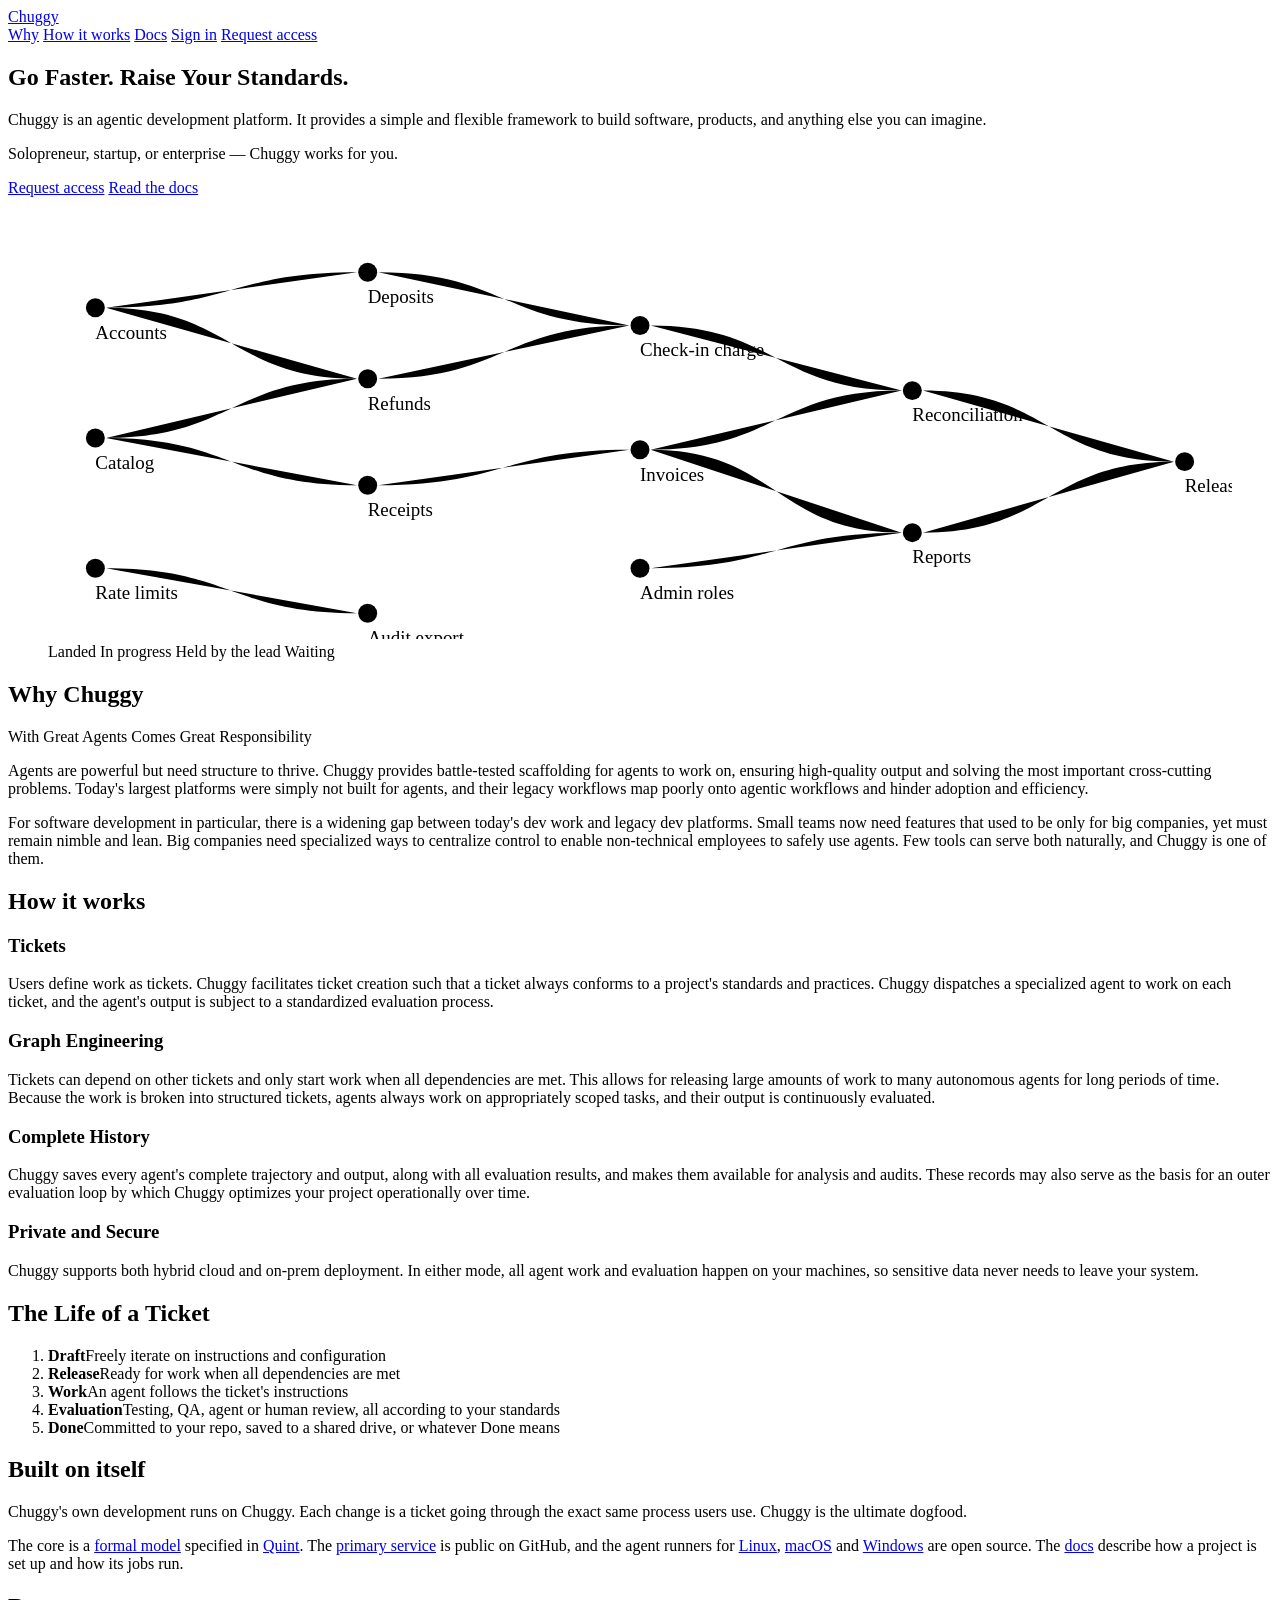
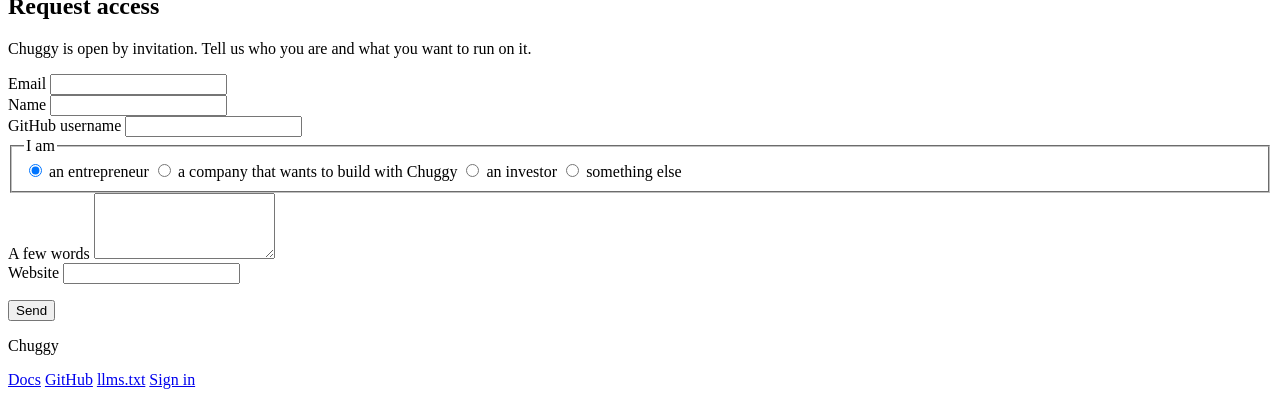
==== commit 53a23717: "Copy: the typos and grammar the last pass left, and its leftovers "jhatever" and "a projects'" are f" ====
--- a/site/index.html
+++ b/site/index.html
@@ -4,9 +4,9 @@
 <meta charset="utf-8">
 <meta name="viewport" content="width=device-width, initial-scale=1">
 <title>Chuggy</title>
-<meta name="description" content="chuggy is the coordination layer for organizations that build software with AI agents. A single graph of all the work, people and agents carrying it forward together, and a record of every decision.">
-<meta property="og:title" content="chuggy">
-<meta property="og:description" content="Engineering, run as a fleet.">
+<meta name="description" content="Chuggy is an agentic development platform. It provides a simple and flexible framework to build software, products, and anything else you can imagine.">
+<meta property="og:title" content="Chuggy">
+<meta property="og:description" content="Go Faster. Raise Your Standards.">
 <meta property="og:url" content="https://chug.gy/">
 <meta property="og:type" content="website">
 <link rel="icon" href="/favicon.svg" type="image/svg+xml">
@@ -32,10 +32,8 @@
   <div class="hero-text">
     <h1>Go Faster. Raise Your Standards.</h1>
     <div class="hero-aside">
-      <p class="lead">Chuggy is an agentic development platform. It provides a simple and flexible framework to build software, products, and anything else you can imagine.  
-	<br>
-	<br>
-      Solopreneur, Startup, or Enterprise - Chuggy works for you.
+      <p class="lead">Chuggy is an agentic development platform. It provides a simple and flexible framework to build software, products, and anything else you can imagine.</p>
+      <p class="lead">Solopreneur, startup, or enterprise — Chuggy works for you.</p>
       <p class="actions">
         <a class="button" href="#access">Request access</a>
         <a class="link-arrowless" href="/docs">Read the docs</a>
@@ -45,7 +43,7 @@
   <figure class="graph">
     <svg class="graph-svg" viewBox="0 0 1000 360" role="img" aria-labelledby="graph-title graph-desc">
 <title id="graph-title">A project's work graph</title>
-<desc id="graph-desc">Thirteen tickets arranged left to right by what they wait on. Six have landed, three are being worked, one is held by the lead, and the rest wait on the ones before them.</desc>
+<desc id="graph-desc">Thirteen tickets arranged left to right by what they wait on. Five have landed, three are in progress, one is held by the lead, and the rest wait on the ones before them.</desc>
 <g class="graph-edges">
 <path class="edge edge-done" d="M49,80 C155.0,80 155.0,50 261,50"/>
 <path class="edge edge-done" d="M49,80 C155.0,80 155.0,140 261,140"/>
@@ -90,8 +88,8 @@
   <h2 id="why-h" class="visually-hidden">Why Chuggy</h2>
   <p class="thesis">With Great Agents Comes Great Responsibility</p>
   <div class="why-body">
-    <p>Agents are powerful but need structure to thrive. Chuggy provides battle-tested scaffolding for agents to work on, ensuring high quality output and solving the most important cross-cutting problems. Today's largest platforms were simply not built for agents, and their legacy workflows map poorly onto agentic workflows and hinder adoption and efficiency.</p>
-    <p>For software development in particular, there is a widening gap between today's dev work and legacy dev platforms. Small teams now need features which used to be only for big companies, yet must remain nimble and lean. Big companies need specialized ways to centralize control to enable non-technical employees to safely use agents. Few tools can serve both naturally and Chuggy is one of them.
+    <p>Agents are powerful but need structure to thrive. Chuggy provides battle-tested scaffolding for agents to work on, ensuring high-quality output and solving the most important cross-cutting problems. Today's largest platforms were simply not built for agents, and their legacy workflows map poorly onto agentic workflows and hinder adoption and efficiency.</p>
+    <p>For software development in particular, there is a widening gap between today's dev work and legacy dev platforms. Small teams now need features that used to be only for big companies, yet must remain nimble and lean. Big companies need specialized ways to centralize control to enable non-technical employees to safely use agents. Few tools can serve both naturally, and Chuggy is one of them.</p>
   </div>
 </section>
 
@@ -100,19 +98,19 @@
   <div class="pillars">
     <div class="pillar">
       <h3>Tickets</h3>
-      <p>Users define work as tickets. Chuggy facilitates ticket creation such that a ticket always conforms to a projects' standards and practices. Chuggy dispatches a specialized agent to work on each ticket, whose output is subject to a standardized evaluation process.</p>
+      <p>Users define work as tickets. Chuggy facilitates ticket creation such that a ticket always conforms to a project's standards and practices. Chuggy dispatches a specialized agent to work on each ticket, and the agent's output is subject to a standardized evaluation process.</p>
     </div>
     <div class="pillar">
       <h3>Graph Engineering</h3>
-      <p>Tickets can depend on other tickets and only start work when all dependencies are met. This allows for releasing large amounts of work to many autonomous agents for long periods of time. By breaking the work into structured tickets, agents are always working on appropriately scoped tasks and output is continuously evaluated.</p>
+      <p>Tickets can depend on other tickets and only start work when all dependencies are met. This allows for releasing large amounts of work to many autonomous agents for long periods of time. Because the work is broken into structured tickets, agents always work on appropriately scoped tasks, and their output is continuously evaluated.</p>
     </div>
     <div class="pillar">
       <h3>Complete History</h3>
-      <p>Chuggy saves everything every agent does, its complete trajectory and output, and all evaluation results, made available for analysis and audits. These records may also serve as the basis for an outer evaluation loop by which Chuggy optimizes your project operationally over time.</p>
+      <p>Chuggy saves every agent's complete trajectory and output, along with all evaluation results, and makes them available for analysis and audits. These records may also serve as the basis for an outer evaluation loop by which Chuggy optimizes your project operationally over time.</p>
     </div>
     <div class="pillar">
       <h3>Private and Secure</h3>
-      <p>Chuggy supports both hybrid cloud and on-prem deployment. In either mode, all agent work and evaluation happens on your machines so sensitive data never needs to leave your system.</p>
+      <p>Chuggy supports both hybrid cloud and on-prem deployment. In either mode, all agent work and evaluation happen on your machines, so sensitive data never needs to leave your system.</p>
     </div>
   </div>
 </section>
@@ -124,7 +122,7 @@
     <li><b>Release</b><span>Ready for work when all dependencies are met</span></li>
     <li><b>Work</b><span>An agent follows the ticket's instructions</span></li>
     <li><b>Evaluation</b><span>Testing, QA, agent or human review, all according to your standards</span></li>
-    <li><b>Done</b><span>Committed to your repo, saved to a shared drive, jhatever Done means.</span></li>
+    <li><b>Done</b><span>Committed to your repo, saved to a shared drive, or whatever Done means</span></li>
   </ol>
 </section>
 
@@ -139,7 +137,7 @@
 <section class="access" id="access" aria-labelledby="access-h">
   <div class="access-intro">
     <h2 id="access-h">Request access</h2>
-    <p>chuggy is open by invitation. Tell us who you are and what you want to run on it.</p>
+    <p>Chuggy is open by invitation. Tell us who you are and what you want to run on it.</p>
   </div>
   <form class="request-form" method="post" action="/request-access" novalidate>
     <div class="field">
@@ -184,7 +182,7 @@
 
 <footer class="foot">
   <div class="foot-inner">
-    <p class="foot-brand">chuggy</p>
+    <p class="foot-brand">Chuggy</p>
     <p class="foot-links">
       <a href="/docs">Docs</a>
       <a href="https://github.com/kasofsk">GitHub</a>
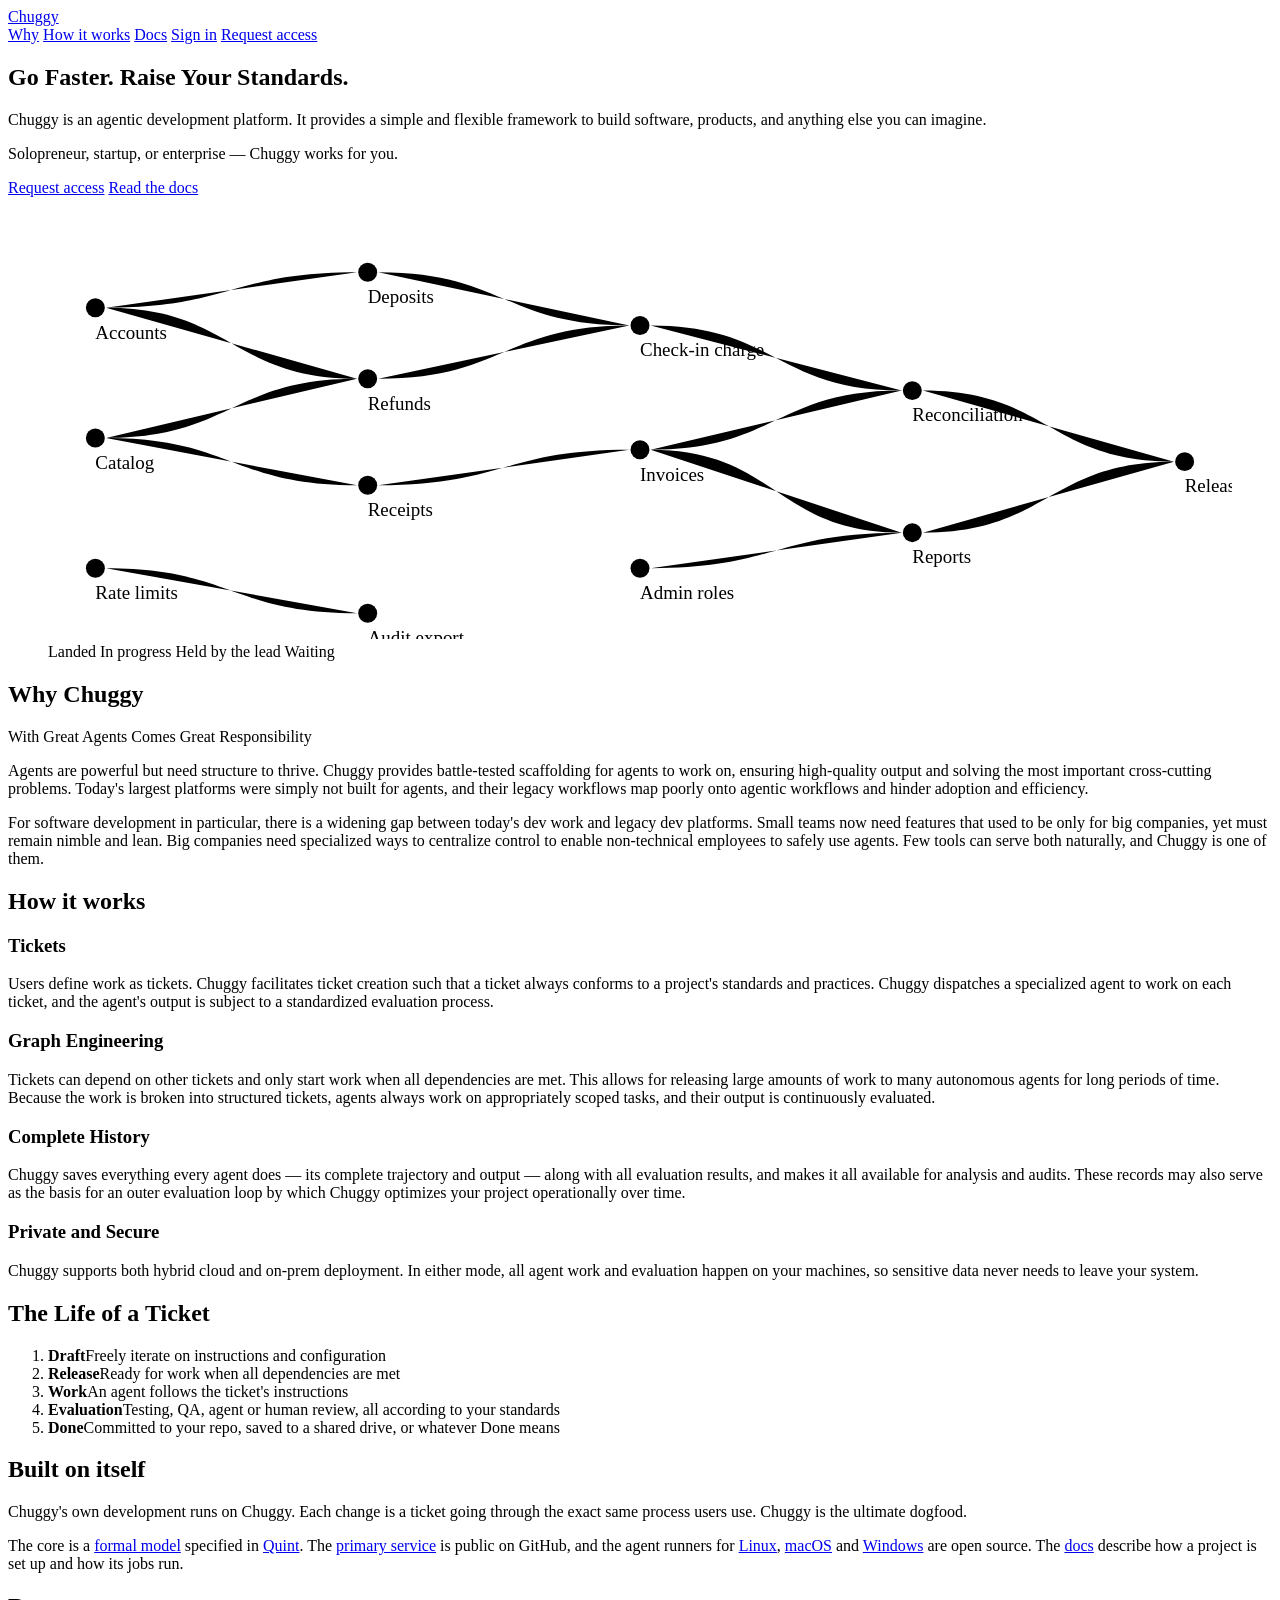
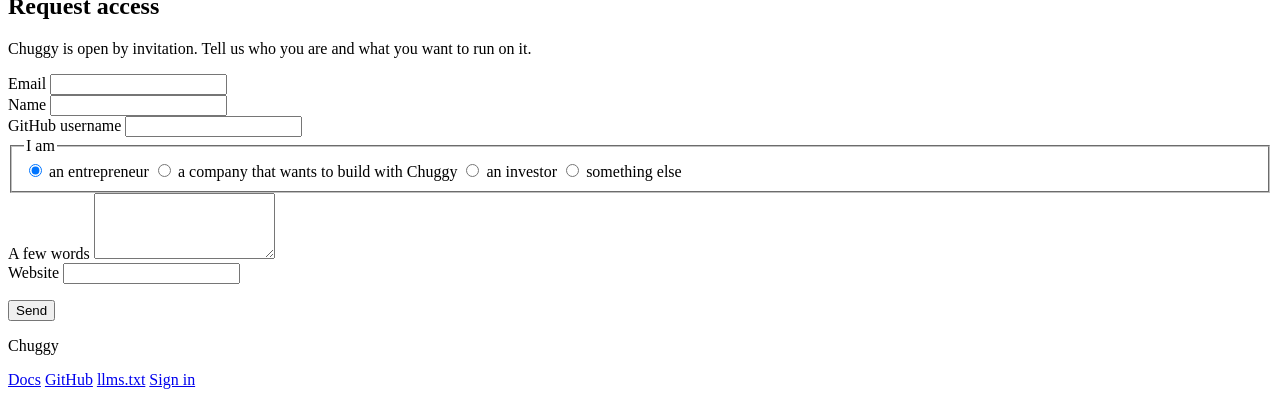
==== commit be00dbaa: "Copy: the graph's description counts what it draws, and Complete History keeps its claim Co-Authored" ====
--- a/site/index.html
+++ b/site/index.html
@@ -43,7 +43,7 @@
   <figure class="graph">
     <svg class="graph-svg" viewBox="0 0 1000 360" role="img" aria-labelledby="graph-title graph-desc">
 <title id="graph-title">A project's work graph</title>
-<desc id="graph-desc">Thirteen tickets arranged left to right by what they wait on. Five have landed, three are in progress, one is held by the lead, and the rest wait on the ones before them.</desc>
+<desc id="graph-desc">Thirteen tickets arranged left to right by what they wait on. Five have landed, three are in progress, one is held by the lead, and four are waiting.</desc>
 <g class="graph-edges">
 <path class="edge edge-done" d="M49,80 C155.0,80 155.0,50 261,50"/>
 <path class="edge edge-done" d="M49,80 C155.0,80 155.0,140 261,140"/>
@@ -106,7 +106,7 @@
     </div>
     <div class="pillar">
       <h3>Complete History</h3>
-      <p>Chuggy saves every agent's complete trajectory and output, along with all evaluation results, and makes them available for analysis and audits. These records may also serve as the basis for an outer evaluation loop by which Chuggy optimizes your project operationally over time.</p>
+      <p>Chuggy saves everything every agent does — its complete trajectory and output — along with all evaluation results, and makes it all available for analysis and audits. These records may also serve as the basis for an outer evaluation loop by which Chuggy optimizes your project operationally over time.</p>
     </div>
     <div class="pillar">
       <h3>Private and Secure</h3>
